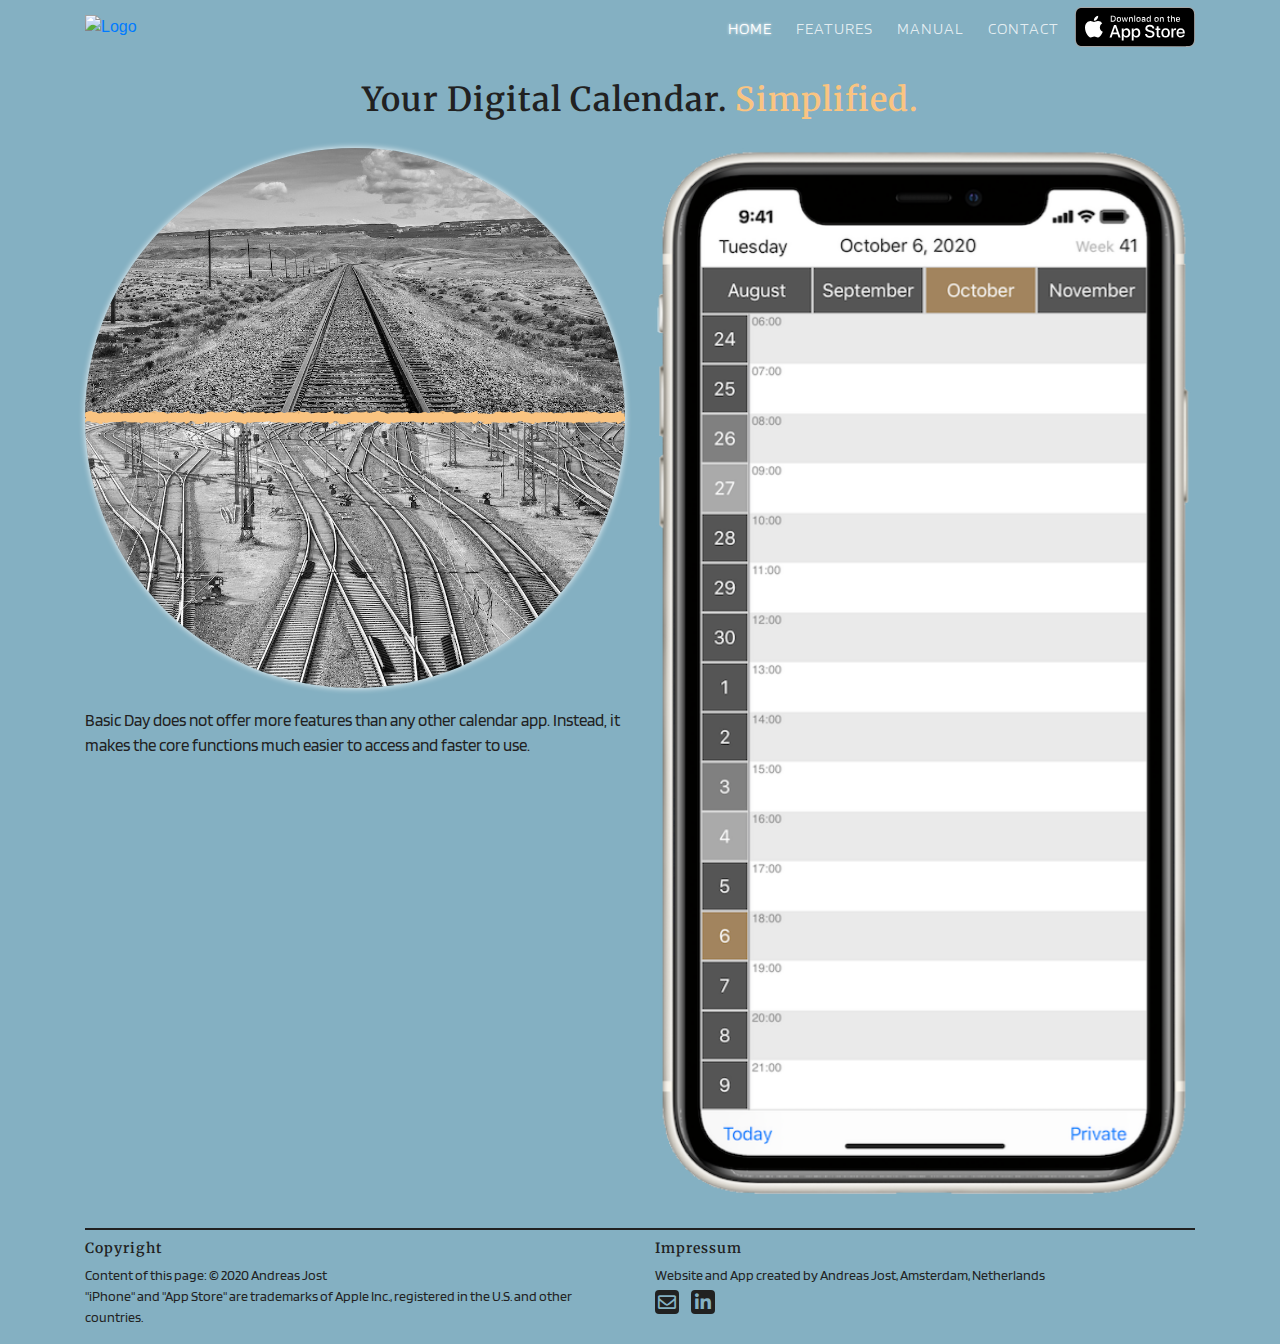
==== index.html @ 9c107f81 "Formatted h1-h5" ====
<!DOCTYPE html>
<html lang="en">

<head>
	<meta charset="UTF-8">
	<meta name="viewport" content="width=device-width, initial-scale=1.0">
	<meta http-equiv="X-UA-Compatible" content="ie=edge">
	<link rel="stylesheet" href="https://stackpath.bootstrapcdn.com/bootstrap/4.4.1/css/bootstrap.min.css"
		type="text/css" />
	<link rel="stylesheet" href="https://cdnjs.cloudflare.com/ajax/libs/font-awesome/5.11.2/css/all.min.css" />
	<link
		href="https://fonts.googleapis.com/css?family=Blinker:300,400,600,700|Merriweather:300,300i,400,400i,700,700i&display=swap"
		rel="stylesheet">
	<link rel="stylesheet" href="assets/css/style.css" type="text/css" />
	<title>Basic Day - Calendar for iPhone</title>
</head>

<body>
	<header>
		<div class="container-xl fixed-top navbar-container">
			<nav class="navbar navbar-dark navbar-expand-sm nav-font">
				<a href="index.html">
					<img src="assets/images/logo.png" alt="Logo" id="logo">
                </a>
					<button class="navbar-toggler ml-auto" type="button" data-toggle="collapse" data-target="#navbarNavDropdown" aria-controls="navbarNavDropdown" aria-expanded="false" aria-label="Toggle navigation">
                    <span class="navbar-toggler-icon"></span>
                 </button>

					<div class="collapse navbar-collapse" id="navbarNavDropdown">
						<ul class="navbar-nav ml-auto">
							<li class="active nav-item mr-2"><a class="nav-link" href="index.html">Home</a></li>
							<li class="nav-item mr-2"><a class="nav-link" href="features.html">Features</a></li>
							<li class="nav-item mr-2"><a class="nav-link" href="manual.html">Manual</a></li>
							<li class="nav-item mr-2"><a class="nav-link" href="contact.html">Contact</a></li>
						</ul>
					</div>
					<div class="d-none d-md-block">
						<a href="#" data-toggle="modal" data-target="#showModal">
							<img src="assets/images/appStoreBadge-US-GB.svg" alt="App Store" class="appstore-link">
                    </a>
					</div>

			</nav>
		</div>

		<div class="modal fade" id="showModal" tabindex="-1" role="dialog" aria-labelledby="exampleModalLabel"
			aria-hidden="true">
			<div class="modal-dialog" role="document">
				<div class="modal-content">
					<div class="modal-header">
						<h2 class="modal-title" id="exampleModalLabel">Thank you for your interest</h2>
						<button type="button" class="close" data-dismiss="modal" aria-label="Close">
          <span aria-hidden="true">&times;</span>
        </button>
					</div>
					<div class="modal-body">
						<p>
							"Basic Day" is currently still in development. Please go to the Contact section to get
							informed once the app is available on the App Store.
						</p>
					</div>
				</div>
			</div>
		</div>


	</header>
	<section>
		<div class="container-xl">
        <h1>Your Digital Calendar. <span class="orange-highlight">Simplified.<span></h1>
        
			<div class="row">
				<div class="col-sm-6">
                
                    <div class="train-picture">
                        
                    </div>
    
                    <p class="text-justify text-sm-left description">Basic Day does not offer more features than any other calendar app. Instead, it makes the core functions much easier to access and faster to use.<p>
                    
                    
				</div>

				<div class="col-sm-6">

					<div class="appStoreLink-sm d-sm-block d-md-none">
						<a href="#"><img src="assets/images/appStoreBadge-US-GB.svg" alt="App Store"></a>
					</div>
					<div id="carouselExampleSlidesOnly" class="carousel slide" data-ride="carousel">
						<div class="carousel-inner">
							<div class="carousel-item active">
								<img src="assets/images/screenshots-home/Screenshot-1.png" class="d-block w-100" alt="Screenshot 1">
                            </div>
								<div class="carousel-item">
									<img src="assets/images/screenshots-home/Screenshot-2.png" class="d-block w-100" alt="Screenshot 2">
                            </div>
									<div class="carousel-item">
										<img src="assets/images/screenshots-home/Screenshot-3.png" class="d-block w-100" alt="Screenshot 3">
                            </div>
										<div class="carousel-item">
											<img src="assets/images/screenshots-home/Screenshot-4.png" class="d-block w-100" alt="Screenshot 4">
                            </div>
											<div class="carousel-item">
												<img src="assets/images/screenshots-home/Screenshot-5.png" class="d-block w-100" alt="Screenshot 5">
                            </div>
												<div class="carousel-item">
													<img src="assets/images/screenshots-home/Screenshot-6.png" class="d-block w-100" alt="Screenshot 6">
                             </div>

						</div>
					</div>

				</div>

			</div>

		</div>
	</section>
	<footer class="container-xl">
    <hr>
		<div id="footer-details" class="row">
			<div class="col-sm-6">
				<h5>Copyright</h5>
				<p class="inline-block">
					Content of this page: &#169 2020 Andreas Jost <br>
                    "iPhone" and "App Store" are trademarks of Apple Inc., registered in the U.S. and other countries.
				</p>
			</div>
			<div class="col-sm-6">
				<h5>Impressum</h5>
				<p class="inline-block">
					Website and App created by Andreas Jost, Amsterdam, Netherlands
					<br>
                    <a href="mailto:codefactory@gmx.ch">
                        <i class="far fa-envelope text-center social-icon"></i>
                    </a>
                    
                    
					<a href="https://www.linkedin.com/in/andreas-jost-1218a7107/" target="_blank">
                        <i class="fab fa-linkedin-in text-center social-icon"></i>
					</a>
				</p>
			</div>
		</div>
	</footer>

	<script src="https://code.jquery.com/jquery-3.4.1.slim.min.js"
		integrity="sha384-J6qa4849blE2+poT4WnyKhv5vZF5SrPo0iEjwBvKU7imGFAV0wwj1yYfoRSJoZ+n" crossorigin="anonymous">
	</script>
	<script src="https://cdn.jsdelivr.net/npm/popper.js@1.16.0/dist/umd/popper.min.js"
		integrity="sha384-Q6E9RHvbIyZFJoft+2mJbHaEWldlvI9IOYy5n3zV9zzTtmI3UksdQRVvoxMfooAo" crossorigin="anonymous">
	</script>
	<script src="https://stackpath.bootstrapcdn.com/bootstrap/4.4.1/js/bootstrap.min.js"
		integrity="sha384-wfSDF2E50Y2D1uUdj0O3uMBJnjuUD4Ih7YwaYd1iqfktj0Uod8GCExl3Og8ifwB6" crossorigin="anonymous">
	</script>
</body>

</html>
---- assets/css/style.css ----
body {
    background-color: #84b0c2;
    color: #212121;
}

/*------------------------------------------------------- Colors    */

.orange-highlight {
    animation: fadeToOrange 1s;
    color: #fac481;
}

p {
    font-family: 'Blinker', sans-serif;
    font-size: 17px;
}

/*------------------------------------------------------- Box special    */

hr {
  border: 0.5px solid #212121;
  margin-top: 2px;
}

/*------------------------------------------------------- headings    */
h1 {
    font-family: 'Merriweather', serif;
    font-weight: 600;
    font-size: 33px;
    letter-spacing: 1px;
    padding-bottom: 20px;
    text-align: center;
    padding-top: 10px;
}

h2 {
    font-family: 'Merriweather', serif;
    font-weight: 600;
    font-size: 22px;
    letter-spacing: 1px;
    padding-bottom: 10px;
    padding-top: 15px;
    animation: fadeToOrange 1s;
    color: #fac481;
}

h5 {
    font-family: 'Merriweather', serif;
    font-weight: 600;
    font-size: 14px;
    letter-spacing: 1px;
}


/*------------------------------------------------------- Navbar    */

.navbar-container {
    z-index: 3;
    top: 0;
    left: 0;
    padding-left: 0;
    padding-right: 0;
    margin-bottom: 10px;
    background-color: #84b0c2;
}

.navbar-toggler {
    border: 0;
}

.navbar {
    padding: 5px 15px;
}

.nav-font .navbar-nav a {
    text-transform: uppercase;
    font-family: 'Blinker', sans-serif;
    font-weight: 300;
    letter-spacing: 1px;
}

.navbar-dark .navbar-nav .active > .nav-link {
    text-shadow: 0 0 3px #fff;
}

.navbar-dark .navbar-nav .nav-link {
  color: rgba(255, 255, 255, 0.8);
}

.navbar-dark .navbar-nav .nav-link:hover, .navbar-dark .navbar-nav .nav-link:focus {
    color: #fac481;
    text-shadow: 0 0 0;
}

.navbar-dark .navbar-collapse {
    text-align: right;
    /* put somewhere else */
}

#logo {
    height: 65px;
}

.appstore-link {
    display: block;
   
}

.navbar-nav {
    padding-top: 4px;
}


/*------------------------------------------------------- Section    */

section {
    padding-top: 70px;
}

.appStoreLink-sm {
    text-align: center;
    margin: 8px;
}



.align-right {
    text-align: right;
}

.tagline {
    padding: 60px 0px 25px;
}

.description {
    padding-top: 20px;
}

.train-picture:before {
    padding-top: 100%;
    content: ''; /* Enable the pseudo-element */
    display: block;
    background-image: url("/assets/images/background/tracks-home.png");
    background-size: cover;
    border-radius: 50%;
    box-shadow: 0 0 6px #fff
}


/*------------------------------------------------------- Features    */

.features-bg {
    background-size: cover;
    background-position: center;
}

.features-bg.general {
    background-image: url("/assets/images/bg-features/general.png");
}

.features-bg.privacy {
    background-image: url("/assets/images/bg-features/privacy.png");
}

.features-bg.calendar {
    background-image: url("/assets/images/bg-features/calendar.png");
}

.features-bg.buttons {
    background-image: url("/assets/images/bg-features/buttons.png");
}

.features-bg.change {
    background-image: url("/assets/images/bg-features/change.png");
}

.features-bg.new {
    background-image: url("/assets/images/bg-features/new.png");
}

.features-preview {
    width: 200px;
    height: 200px;
    margin-left: 15px;
    margin-right: 15px;
    margin-bottom: 60px;
    border-radius: 50%;
    background-size: cover;
    background-color: darkgrey;
    transition: transform 0.2s;
    box-shadow: 0 0 6px #fff;
}

.features-preview:hover {
    transform: scale(1.1);
    
}

.features-preview.general {
    background-image: url("/assets/images/screenshots-features/general.png");
    float: right;
}

.features-preview.privacy {
    background-image: url("/assets/images/screenshots-features/privacy.png");
    float: right;
}

.features-preview.new {
    background-image: url("/assets/images/screenshots-features/new.png");
    float: left;
}

.features-preview.calendar {
    background-image: url("/assets/images/screenshots-features/calendar.png");
    float: left;
}

.features-preview.buttons {
    background-image: url("/assets/images/screenshots-features/buttons.png");
    float: left;
}

.features-preview.change {
    background-image: url("/assets/images/screenshots-features/change.png");
    float: right;
}





/*------------------------------------------------------- Manual    */

.content {
    list-style-type: none;
    padding-left: 0;
    font-family: 'Blinker', sans-serif;
    font-size: 12pt;
}

.pic-container {
    background-color: white;
    max-height: 768px;
    border-radius: 20px;
    padding-right: 15px;
    text-align: center;
}

.pic-description {
    border-radius: 20px;
    max-width: 100%
}

.topics {
    color: white;
    padding-left: 0;
}

.topics:hover {
    color: #fac481;
    text-decoration: none;

}

.selected-topic {

    border-radius: 10px;
    background-color: #fac481;
    padding-left: 0;
    color: #212121;
}

.selected-topic:hover {
    color: white;
}

.faicons {
    width: 40px;
    display: inline-block;
    text-align: center;
}

.download-icon {
    font-size: 19pt;
    padding-top: 20px;
}

.manual-toggler {
    padding: 0;
}

.downloadpdf-small {
    float: right;
    text-decoration: none;
}

/*------------------------------------------------------- Form    */

.form-item {
    font-family: 'Blinker', sans-serif;
    font-size: 16px;
    color: #212121;
    margin-top: 8px;
    margin-bottom: 8px;
    
}

.btn-send {
    color: #212121;
    background-color: #fac481;
    border-color: #fac481;
}



/*------------------------------------------------------- Footer    */

#footer-details {
    color: #212121;
    margin-top: 0px;
}

footer p {
    font-size: 14px;
}

footer hr {
    margin-top: 30px;
    margin-bottom: 10px;
    border: 0.5px solid #212121;
}

.social-icon {
    width: 24px;
    height: 24px;
    background-color:#212121;
    border-radius: 4px;
    font-size: 18px;
    color: #84b0c2;
    margin-right: 10px;
    margin-top: 4px;
    padding-top: 3px;
    
}


@media screen and (max-width : 320px) {
    h2 {
        font-size: 17px;
    }

    .features-preview {
        width: 130px;
        height: 130px;
        margin-left: 5px;
        margin-right: 5px;
        margin-bottom: 15px;
    }

    p {
    font-size: 16px;
    }
}

@media screen and (max-width : 576px) {

    h1 {
        font-size: 24px;
        padding-bottom: 10px;
    }
    h2 {
        padding-bottom: 0px;
        margin-bottom: 0px;
        padding-top: 0px;
    }
    .header-bg {
        height: 50px;
    }
}

@media screen and (max-width : 832px) {
     #logo {
        height: 50px;
    }
}

@media screen and (max-width : 992px) {

    .features-preview {
        width: 150px;
        height: 150px;
    }
    

}

@keyframes fadeToOrange {
    from {
        color: #212121;
        
        }
    to {
        color: #fac481;
        
    }
}
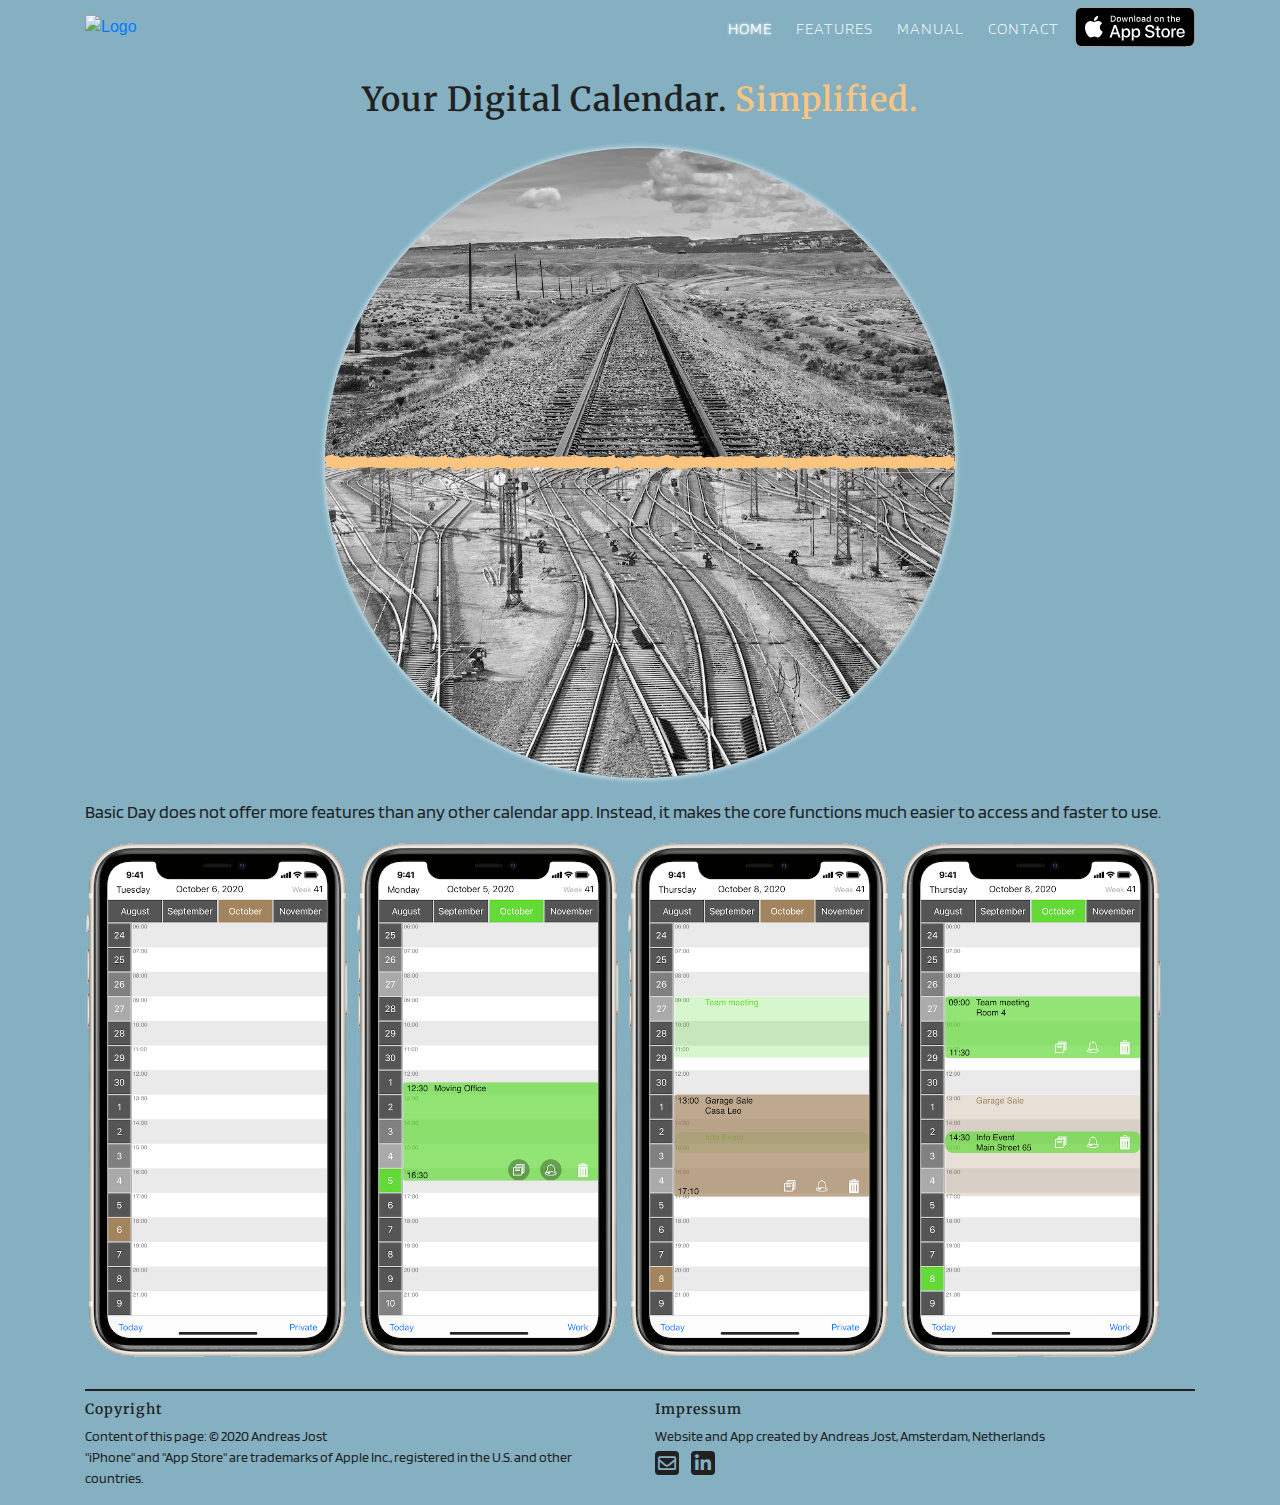
==== commit 1f762e6c: "Edited contact.html" ====
--- a/index.html
+++ b/index.html
@@ -67,53 +67,54 @@
 	</header>
 	<section>
 		<div class="container-xl">
-        <h1>Your Digital Calendar. <span class="orange-highlight">Simplified.<span></h1>
-        
-			<div class="row">
-				<div class="col-sm-6">
+			<h1>Your Digital Calendar. <span class="orange-highlight">Simplified.<span></h1>
+       
+                <div class="train-picture-wrapper">
+                    <div class="train-picture">    
+                    </div>
+                </div>
+                <p class="text-justify text-sm-left description">Basic Day does not offer more features than any other calendar app. Instead, it makes the core functions much easier to access and faster to use.<p>
+                    
+          
+
+				<div class="appStoreLink-sm d-sm-block d-md-none">
+						<a href="#"><img src="assets/images/appStoreBadge-US-GB.svg" alt="App Store"></a>
+				</div>
+				<div id="carouselExampleSlidesOnly" class="carousel slide d-block d-sm-none" data-ride="carousel">
+					<div class="carousel-inner">
+						<div class="carousel-item active">
+							<img src="assets/images/screenshots-home/Screenshot-1.png" class="d-block w-100" alt="Screenshot 1">
+                        </div>
+						<div class="carousel-item">
+								<img src="assets/images/screenshots-home/Screenshot-2.png" class="d-block w-100" alt="Screenshot 2">
+                        </div>
+						<div class="carousel-item">
+										<img src="assets/images/screenshots-home/Screenshot-3.png" class="d-block w-100" alt="Screenshot 3">
+                        </div>
+    					<div class="carousel-item">
+											<img src="assets/images/screenshots-home/Screenshot-4.png" class="d-block w-100" alt="Screenshot 4">
+                        </div>
+						<div class="carousel-item">
+												<img src="assets/images/screenshots-home/Screenshot-5.png" class="d-block w-100" alt="Screenshot 5">
+                        </div>
+						<div class="carousel-item">
+													<img src="assets/images/screenshots-home/Screenshot-6.png" class="d-block w-100" alt="Screenshot 6">
+                        </div>
+
+					</div>
+				</div>
+                <div class="d-none d-sm-block">
+                <img src="assets/images/screenshots-home/Screenshot-1.png" alt="App Screenshot" class="screenshots-sm">
+                <img src="assets/images/screenshots-home/Screenshot-2.png" alt="App Screenshot" class="screenshots-sm">
+                <img src="assets/images/screenshots-home/Screenshot-3.png" alt="App Screenshot" class="screenshots-sm">
+                <img src="assets/images/screenshots-home/Screenshot-4.png" alt="App Screenshot" class="screenshots-sm">
                 
-                    <div class="train-picture">
-                        
-                    </div>
-    
-                    <p class="text-justify text-sm-left description">Basic Day does not offer more features than any other calendar app. Instead, it makes the core functions much easier to access and faster to use.<p>
-                    
-                    
-				</div>
+                </div>
 
-				<div class="col-sm-6">
+            
+			
 
-					<div class="appStoreLink-sm d-sm-block d-md-none">
-						<a href="#"><img src="assets/images/appStoreBadge-US-GB.svg" alt="App Store"></a>
-					</div>
-					<div id="carouselExampleSlidesOnly" class="carousel slide" data-ride="carousel">
-						<div class="carousel-inner">
-							<div class="carousel-item active">
-								<img src="assets/images/screenshots-home/Screenshot-1.png" class="d-block w-100" alt="Screenshot 1">
-                            </div>
-								<div class="carousel-item">
-									<img src="assets/images/screenshots-home/Screenshot-2.png" class="d-block w-100" alt="Screenshot 2">
-                            </div>
-									<div class="carousel-item">
-										<img src="assets/images/screenshots-home/Screenshot-3.png" class="d-block w-100" alt="Screenshot 3">
-                            </div>
-										<div class="carousel-item">
-											<img src="assets/images/screenshots-home/Screenshot-4.png" class="d-block w-100" alt="Screenshot 4">
-                            </div>
-											<div class="carousel-item">
-												<img src="assets/images/screenshots-home/Screenshot-5.png" class="d-block w-100" alt="Screenshot 5">
-                            </div>
-												<div class="carousel-item">
-													<img src="assets/images/screenshots-home/Screenshot-6.png" class="d-block w-100" alt="Screenshot 6">
-                             </div>
-
-						</div>
-					</div>
-
-				</div>
-
-			</div>
-
+			
 		</div>
 	</section>
 	<footer class="container-xl">
--- a/assets/css/style.css
+++ b/assets/css/style.css
@@ -12,7 +12,8 @@
 
 p {
     font-family: 'Blinker', sans-serif;
-    font-size: 17px;
+    font-size: 18px;
+    font-weight: 400;
 }
 
 /*------------------------------------------------------- Box special    */
@@ -20,6 +21,10 @@
 hr {
   border: 0.5px solid #212121;
   margin-top: 2px;
+}
+
+section {
+    padding-top: 70px;
 }
 
 /*------------------------------------------------------- headings    */
@@ -111,29 +116,26 @@
 }
 
 
-/*------------------------------------------------------- Section    */
-
-section {
-    padding-top: 70px;
-}
+/*------------------------------------------------------- Home    */
+
 
 .appStoreLink-sm {
     text-align: center;
     margin: 8px;
 }
 
-
-
 .align-right {
     text-align: right;
 }
 
-.tagline {
-    padding: 60px 0px 25px;
-}
-
 .description {
     padding-top: 20px;
+}
+
+.train-picture-wrapper {
+    max-width: 70vh; 
+    text-align: center;
+    margin: auto;
 }
 
 .train-picture:before {
@@ -143,7 +145,13 @@
     background-image: url("/assets/images/background/tracks-home.png");
     background-size: cover;
     border-radius: 50%;
-    box-shadow: 0 0 6px #fff
+    box-shadow: 0 0 6px #fff;
+}
+
+
+
+.screenshots-sm {
+    width: 24%;
 }
 
 
@@ -226,17 +234,13 @@
     float: right;
 }
 
-
-
-
-
 /*------------------------------------------------------- Manual    */
 
 .content {
     list-style-type: none;
     padding-left: 0;
     font-family: 'Blinker', sans-serif;
-    font-size: 12pt;
+    font-size: 13pt;
 }
 
 .pic-container {
@@ -299,10 +303,10 @@
 
 .form-item {
     font-family: 'Blinker', sans-serif;
-    font-size: 16px;
+    font-size: 18px;
     color: #212121;
-    margin-top: 8px;
-    margin-bottom: 8px;
+    margin-top: 10px;
+    margin-bottom: 10px;
     
 }
 
@@ -310,6 +314,11 @@
     color: #212121;
     background-color: #fac481;
     border-color: #fac481;
+    margin-bottom: 25px;
+}
+
+p.disclaimer {
+    font-size: 11pt;
 }
 
 
@@ -359,7 +368,7 @@
     }
 
     p {
-    font-size: 16px;
+        font-size: 16px;
     }
 }
 
@@ -376,6 +385,10 @@
     }
     .header-bg {
         height: 50px;
+    }
+
+    .form-item {
+        font-size: 16px;
     }
 }
 
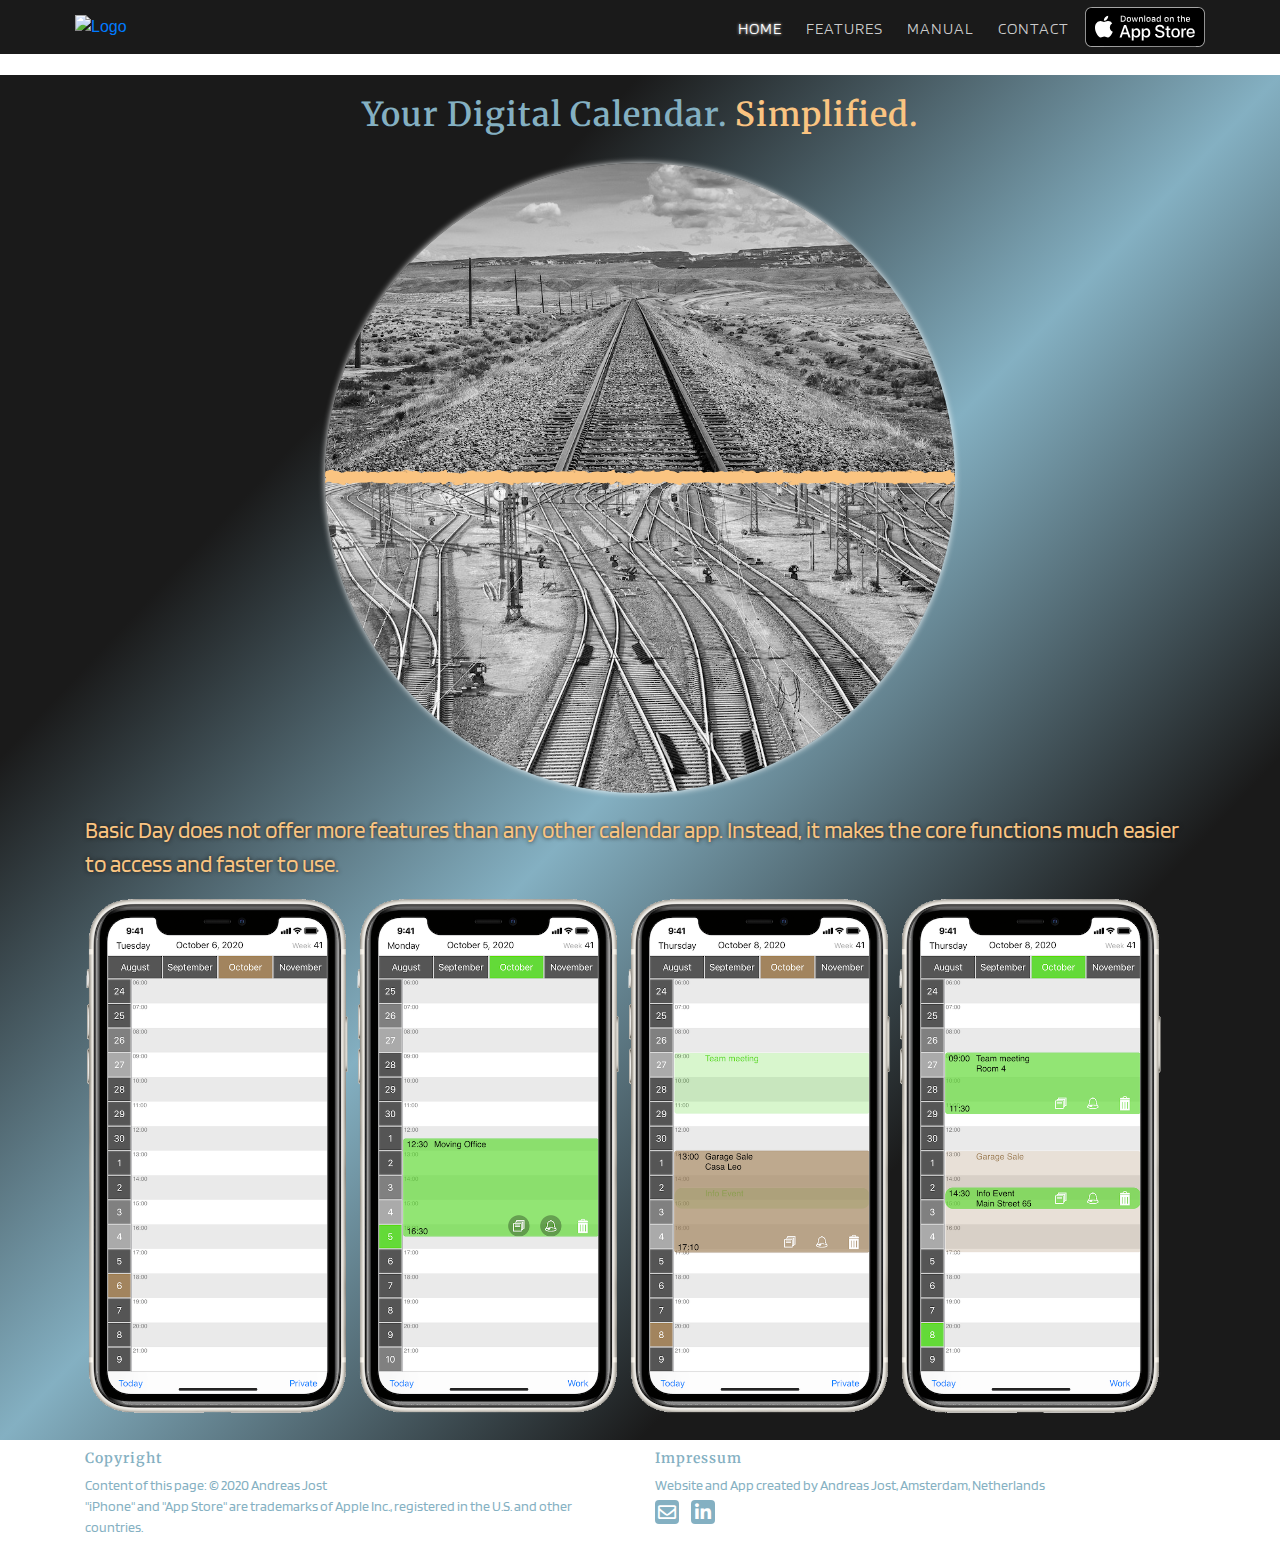
==== commit e5b197c4: "Changed color theme of features.html" ====
--- a/index.html
+++ b/index.html
@@ -1,159 +1,128 @@
 <!DOCTYPE html>
 <html lang="en">
-
 <head>
 	<meta charset="UTF-8">
 	<meta name="viewport" content="width=device-width, initial-scale=1.0">
 	<meta http-equiv="X-UA-Compatible" content="ie=edge">
-	<link rel="stylesheet" href="https://stackpath.bootstrapcdn.com/bootstrap/4.4.1/css/bootstrap.min.css"
-		type="text/css" />
+	<link rel="stylesheet" href="https://stackpath.bootstrapcdn.com/bootstrap/4.4.1/css/bootstrap.min.css" type="text/css" />
 	<link rel="stylesheet" href="https://cdnjs.cloudflare.com/ajax/libs/font-awesome/5.11.2/css/all.min.css" />
-	<link
-		href="https://fonts.googleapis.com/css?family=Blinker:300,400,600,700|Merriweather:300,300i,400,400i,700,700i&display=swap"
-		rel="stylesheet">
+	<link href="https://fonts.googleapis.com/css?family=Blinker:300,400,600,700|Merriweather:300,300i,400,400i,700,700i&display=swap" rel="stylesheet">
 	<link rel="stylesheet" href="assets/css/style.css" type="text/css" />
 	<title>Basic Day - Calendar for iPhone</title>
 </head>
-
 <body>
 	<header>
-		<div class="container-xl fixed-top navbar-container">
-			<nav class="navbar navbar-dark navbar-expand-sm nav-font">
-				<a href="index.html">
-					<img src="assets/images/logo.png" alt="Logo" id="logo">
+        <div class="bg-header fixed-top navbar-container">
+		    <div class="container-xl sideborder">
+			    <nav class="navbar navbar-dark navbar-expand-sm nav-font">
+				    <a href="index.html">
+					    <img src="assets/images/logo.png" alt="Logo" id="logo">
+                    </a>
+	    			<button class="navbar-toggler ml-auto" type="button" data-toggle="collapse" data-target="#navbarNavDropdown" aria-controls="navbarNavDropdown" aria-expanded="false" aria-label="Toggle navigation">
+                        <span class="navbar-toggler-icon"></span>
+                     </button>
+				    <div class="collapse navbar-collapse" id="navbarNavDropdown">
+					    <ul class="navbar-nav ml-auto">
+						    <li class="active nav-item mr-2"><a class="nav-link" href="index.html">Home</a></li>
+    						<li class="nav-item mr-2"><a class="nav-link" href="features.html">Features</a></li>
+	    					<li class="nav-item mr-2"><a class="nav-link" href="manual.html">Manual</a></li>
+		    				<li class="nav-item mr-2"><a class="nav-link" href="contact.html">Contact</a></li>
+    					</ul>
+	    			</div>
+		    		<div class="d-none d-md-block">
+			    		<a href="" data-toggle="modal" data-target="#showModal">
+				    		<img src="assets/images/appStoreBadge-US-GB.svg" alt="App Store" class="appstore-link">
+                        </a>
+				    </div>
+			    </nav>
+		    </div>
+        </div>
+	</header>
+	<section>
+        <div class="bg-gradient-home"> <!-- Make tabs new in section -->
+		<div class="container-xl">
+			<h1>Your Digital Calendar. <span class="orange-highlight">Simplified.<span></h1>
+            <div class="train-picture-wrapper">
+                <div class="train-picture">    
+                </div>
+            </div>
+            <p class="text-justify text-sm-left description">Basic Day does not offer more features than any other calendar app. Instead, it makes the core functions much easier to access and faster to use.<p>
+			<div class="appStoreLink-sm d-sm-block d-md-none">
+				<a href="" data-toggle="modal" data-target="#showModal">
+                    <img src="assets/images/appStoreBadge-US-GB.svg" alt="App Store">
                 </a>
-					<button class="navbar-toggler ml-auto" type="button" data-toggle="collapse" data-target="#navbarNavDropdown" aria-controls="navbarNavDropdown" aria-expanded="false" aria-label="Toggle navigation">
-                    <span class="navbar-toggler-icon"></span>
-                 </button>
-
-					<div class="collapse navbar-collapse" id="navbarNavDropdown">
-						<ul class="navbar-nav ml-auto">
-							<li class="active nav-item mr-2"><a class="nav-link" href="index.html">Home</a></li>
-							<li class="nav-item mr-2"><a class="nav-link" href="features.html">Features</a></li>
-							<li class="nav-item mr-2"><a class="nav-link" href="manual.html">Manual</a></li>
-							<li class="nav-item mr-2"><a class="nav-link" href="contact.html">Contact</a></li>
-						</ul>
-					</div>
-					<div class="d-none d-md-block">
-						<a href="#" data-toggle="modal" data-target="#showModal">
-							<img src="assets/images/appStoreBadge-US-GB.svg" alt="App Store" class="appstore-link">
-                    </a>
-					</div>
-
-			</nav>
-		</div>
-
-		<div class="modal fade" id="showModal" tabindex="-1" role="dialog" aria-labelledby="exampleModalLabel"
-			aria-hidden="true">
-			<div class="modal-dialog" role="document">
-				<div class="modal-content">
-					<div class="modal-header">
-						<h2 class="modal-title" id="exampleModalLabel">Thank you for your interest</h2>
-						<button type="button" class="close" data-dismiss="modal" aria-label="Close">
-          <span aria-hidden="true">&times;</span>
-        </button>
-					</div>
-					<div class="modal-body">
-						<p>
-							"Basic Day" is currently still in development. Please go to the Contact section to get
-							informed once the app is available on the App Store.
-						</p>
-					</div>
+			</div>
+			<div id="carouselExampleSlidesOnly" class="carousel slide d-block d-sm-none distance" data-ride="carousel">
+				<div class="carousel-inner">
+					<div class="carousel-item active">
+						<img src="assets/images/screenshots-home/Screenshot-1.png" class="d-block w-100" alt="Screenshot 1">
+                    </div>
+					<div class="carousel-item">
+						<img src="assets/images/screenshots-home/Screenshot-2.png" class="d-block w-100" alt="Screenshot 2">
+                    </div>
+					<div class="carousel-item">
+						<img src="assets/images/screenshots-home/Screenshot-3.png" class="d-block w-100" alt="Screenshot 3">
+                    </div>
+    				<div class="carousel-item">
+						<img src="assets/images/screenshots-home/Screenshot-4.png" class="d-block w-100" alt="Screenshot 4">
+                    </div>
+					<div class="carousel-item">
+						<img src="assets/images/screenshots-home/Screenshot-5.png" class="d-block w-100" alt="Screenshot 5">
+                    </div>
+					<div class="carousel-item">
+						<img src="assets/images/screenshots-home/Screenshot-6.png" class="d-block w-100" alt="Screenshot 6">
+                    </div>
 				</div>
 			</div>
-		</div>
-
-
-	</header>
-	<section>
-		<div class="container-xl">
-			<h1>Your Digital Calendar. <span class="orange-highlight">Simplified.<span></h1>
-       
-                <div class="train-picture-wrapper">
-                    <div class="train-picture">    
-                    </div>
-                </div>
-                <p class="text-justify text-sm-left description">Basic Day does not offer more features than any other calendar app. Instead, it makes the core functions much easier to access and faster to use.<p>
-                    
-          
-
-				<div class="appStoreLink-sm d-sm-block d-md-none">
-						<a href="#"><img src="assets/images/appStoreBadge-US-GB.svg" alt="App Store"></a>
-				</div>
-				<div id="carouselExampleSlidesOnly" class="carousel slide d-block d-sm-none" data-ride="carousel">
-					<div class="carousel-inner">
-						<div class="carousel-item active">
-							<img src="assets/images/screenshots-home/Screenshot-1.png" class="d-block w-100" alt="Screenshot 1">
-                        </div>
-						<div class="carousel-item">
-								<img src="assets/images/screenshots-home/Screenshot-2.png" class="d-block w-100" alt="Screenshot 2">
-                        </div>
-						<div class="carousel-item">
-										<img src="assets/images/screenshots-home/Screenshot-3.png" class="d-block w-100" alt="Screenshot 3">
-                        </div>
-    					<div class="carousel-item">
-											<img src="assets/images/screenshots-home/Screenshot-4.png" class="d-block w-100" alt="Screenshot 4">
-                        </div>
-						<div class="carousel-item">
-												<img src="assets/images/screenshots-home/Screenshot-5.png" class="d-block w-100" alt="Screenshot 5">
-                        </div>
-						<div class="carousel-item">
-													<img src="assets/images/screenshots-home/Screenshot-6.png" class="d-block w-100" alt="Screenshot 6">
-                        </div>
-
-					</div>
-				</div>
-                <div class="d-none d-sm-block">
+            <div class="d-none d-sm-block distance">
                 <img src="assets/images/screenshots-home/Screenshot-1.png" alt="App Screenshot" class="screenshots-sm">
                 <img src="assets/images/screenshots-home/Screenshot-2.png" alt="App Screenshot" class="screenshots-sm">
                 <img src="assets/images/screenshots-home/Screenshot-3.png" alt="App Screenshot" class="screenshots-sm">
                 <img src="assets/images/screenshots-home/Screenshot-4.png" alt="App Screenshot" class="screenshots-sm">
-                
-                </div>
-
-            
-			
-
-			
+            </div>
 		</div>
+    </div>    
 	</section>
+    <div class="modal fade" id="showModal" tabindex="-1" role="dialog" aria-labelledby="exampleModalLabel" aria-hidden="true">
+	    <div class="modal-dialog" role="document">
+		    <div class="modal-content">
+			    <div class="modal-header">
+				    <h2 class="modal-title" id="exampleModalLabel">Thank you for your interest</h2>
+				    <button type="button" class="close" data-dismiss="modal" aria-label="Close">
+                       <span aria-hidden="true">&times;</span>
+				    </button>
+		        </div>
+		        <div class="modal-body">
+			        <p>"Basic Day" is currently still in development. Please go to the Contact section to get informed once the app is available on the App Store.</p>
+		        </div>
+		    </div>
+	    </div>
+	</div>
 	<footer class="container-xl">
-    <hr>
 		<div id="footer-details" class="row">
 			<div class="col-sm-6">
 				<h5>Copyright</h5>
 				<p class="inline-block">
-					Content of this page: &#169 2020 Andreas Jost <br>
+					Content of this page: &#169 2020 Andreas Jost<br>
                     "iPhone" and "App Store" are trademarks of Apple Inc., registered in the U.S. and other countries.
 				</p>
 			</div>
 			<div class="col-sm-6">
 				<h5>Impressum</h5>
 				<p class="inline-block">
-					Website and App created by Andreas Jost, Amsterdam, Netherlands
-					<br>
-                    <a href="mailto:codefactory@gmx.ch">
-                        <i class="far fa-envelope text-center social-icon"></i>
-                    </a>
-                    
-                    
+					Website and App created by Andreas Jost, Amsterdam, Netherlands<br>
+					<a href="mailto:codefactory@gmx.ch">
+						<i class="far fa-envelope text-center social-icon"></i>
+					</a>
 					<a href="https://www.linkedin.com/in/andreas-jost-1218a7107/" target="_blank">
-                        <i class="fab fa-linkedin-in text-center social-icon"></i>
+						<i class="fab fa-linkedin-in text-center social-icon"></i>
 					</a>
 				</p>
 			</div>
 		</div>
 	</footer>
-
-	<script src="https://code.jquery.com/jquery-3.4.1.slim.min.js"
-		integrity="sha384-J6qa4849blE2+poT4WnyKhv5vZF5SrPo0iEjwBvKU7imGFAV0wwj1yYfoRSJoZ+n" crossorigin="anonymous">
-	</script>
-	<script src="https://cdn.jsdelivr.net/npm/popper.js@1.16.0/dist/umd/popper.min.js"
-		integrity="sha384-Q6E9RHvbIyZFJoft+2mJbHaEWldlvI9IOYy5n3zV9zzTtmI3UksdQRVvoxMfooAo" crossorigin="anonymous">
-	</script>
-	<script src="https://stackpath.bootstrapcdn.com/bootstrap/4.4.1/js/bootstrap.min.js"
-		integrity="sha384-wfSDF2E50Y2D1uUdj0O3uMBJnjuUD4Ih7YwaYd1iqfktj0Uod8GCExl3Og8ifwB6" crossorigin="anonymous">
-	</script>
+	<script src="https://code.jquery.com/jquery-3.4.1.slim.min.js" integrity="sha384-J6qa4849blE2+poT4WnyKhv5vZF5SrPo0iEjwBvKU7imGFAV0wwj1yYfoRSJoZ+n" crossorigin="anonymous"></script>
+	<script src="https://cdn.jsdelivr.net/npm/popper.js@1.16.0/dist/umd/popper.min.js" integrity="sha384-Q6E9RHvbIyZFJoft+2mJbHaEWldlvI9IOYy5n3zV9zzTtmI3UksdQRVvoxMfooAo" crossorigin="anonymous"></script>
+	<script src="https://stackpath.bootstrapcdn.com/bootstrap/4.4.1/js/bootstrap.min.js" integrity="sha384-wfSDF2E50Y2D1uUdj0O3uMBJnjuUD4Ih7YwaYd1iqfktj0Uod8GCExl3Og8ifwB6" crossorigin="anonymous"></script>
 </body>
-
 </html>--- a/assets/css/style.css
+++ b/assets/css/style.css
@@ -1,13 +1,9 @@
+/*------------------------------------------------------- Colors + Fonts   */
 body {
-    background-color: #84b0c2;
-    color: #212121;
-}
-
-/*------------------------------------------------------- Colors    */
-
-.orange-highlight {
-    animation: fadeToOrange 1s;
-    color: #fac481;
+    /*background-color: #84b0c2;*/
+    /*background-color: #1a1a1a;*/
+    background-color: #fff;
+    color: #84b0c2;
 }
 
 p {
@@ -16,15 +12,37 @@
     font-weight: 400;
 }
 
+.orange-highlight {
+    animation: fadeToOrange 1s;
+    color: #fac481;
+}
+
+.bg-header {
+    background-color: #1a1a1a;
+}
+
+.bg-gradient-home {
+    background-image: linear-gradient(to bottom right, #1a1a1a, #1a1a1a, #84b0c2, #1a1a1a, #1a1a1a);
+}
+
+.bg-gradient-features {
+    background-image: linear-gradient(to bottom right, #1a1a1a, #2f2f2f, #1a1a1a, #000);
+}
+
 /*------------------------------------------------------- Box special    */
-
 hr {
-  border: 0.5px solid #212121;
-  margin-top: 2px;
+    border: 0.5px solid #84b0c2;
+    margin-top: 2px;
 }
 
 section {
-    padding-top: 70px;
+    padding-top: 75px;
+    padding-bottom: 10px;
+}
+
+.center-content {
+    display: table;
+    margin: auto;
 }
 
 /*------------------------------------------------------- headings    */
@@ -33,9 +51,9 @@
     font-weight: 600;
     font-size: 33px;
     letter-spacing: 1px;
+    padding-top: 20px;
     padding-bottom: 20px;
     text-align: center;
-    padding-top: 10px;
 }
 
 h2 {
@@ -56,8 +74,12 @@
     letter-spacing: 1px;
 }
 
-
 /*------------------------------------------------------- Navbar    */
+
+.sideborder {
+    padding-left: 0px;
+    padding-right: 0px;
+}
 
 .navbar-container {
     z-index: 3;
@@ -66,7 +88,7 @@
     padding-left: 0;
     padding-right: 0;
     margin-bottom: 10px;
-    background-color: #84b0c2;
+    background-color: #1a1a1a;
 }
 
 .navbar-toggler {
@@ -74,7 +96,7 @@
 }
 
 .navbar {
-    padding: 5px 15px;
+    padding: 5px;
 }
 
 .nav-font .navbar-nav a {
@@ -89,7 +111,7 @@
 }
 
 .navbar-dark .navbar-nav .nav-link {
-  color: rgba(255, 255, 255, 0.8);
+    color: rgba(255, 255, 255, 0.8);
 }
 
 .navbar-dark .navbar-nav .nav-link:hover, .navbar-dark .navbar-nav .nav-link:focus {
@@ -108,17 +130,13 @@
 
 .appstore-link {
     display: block;
-   
 }
 
 .navbar-nav {
     padding-top: 4px;
 }
 
-
 /*------------------------------------------------------- Home    */
-
-
 .appStoreLink-sm {
     text-align: center;
     margin: 8px;
@@ -130,6 +148,9 @@
 
 .description {
     padding-top: 20px;
+    color: #fac481;
+    font-size: 17pt;
+    text-shadow: 0 0 4px #1a1a1a
 }
 
 .train-picture-wrapper {
@@ -142,48 +163,48 @@
     padding-top: 100%;
     content: ''; /* Enable the pseudo-element */
     display: block;
-    background-image: url("/assets/images/background/tracks-home.png");
+    background-image: url("../images/background/tracks-home.png");
     background-size: cover;
     border-radius: 50%;
     box-shadow: 0 0 6px #fff;
 }
 
-
-
 .screenshots-sm {
     width: 24%;
 }
 
+.distance {
+    padding-bottom: 25px;
+}
 
 /*------------------------------------------------------- Features    */
-
 .features-bg {
     background-size: cover;
     background-position: center;
 }
 
 .features-bg.general {
-    background-image: url("/assets/images/bg-features/general.png");
+    background-image: url("../images/bg-features/general.png");
 }
 
 .features-bg.privacy {
-    background-image: url("/assets/images/bg-features/privacy.png");
+    background-image: url("../images/bg-features/privacy.png");
 }
 
 .features-bg.calendar {
-    background-image: url("/assets/images/bg-features/calendar.png");
+    background-image: url("../images/bg-features/calendar.png");
 }
 
 .features-bg.buttons {
-    background-image: url("/assets/images/bg-features/buttons.png");
+    background-image: url("../images/bg-features/buttons.png");
 }
 
 .features-bg.change {
-    background-image: url("/assets/images/bg-features/change.png");
+    background-image: url("../images/bg-features/change.png");
 }
 
 .features-bg.new {
-    background-image: url("/assets/images/bg-features/new.png");
+    background-image: url("../images/bg-features/new.png");
 }
 
 .features-preview {
@@ -196,7 +217,7 @@
     background-size: cover;
     background-color: darkgrey;
     transition: transform 0.2s;
-    box-shadow: 0 0 6px #fff;
+    box-shadow: 0 0 20px #0a0a0a;
 }
 
 .features-preview:hover {
@@ -205,37 +226,36 @@
 }
 
 .features-preview.general {
-    background-image: url("/assets/images/screenshots-features/general.png");
+    background-image: url("../images/screenshots-features/general.png");
     float: right;
 }
 
 .features-preview.privacy {
-    background-image: url("/assets/images/screenshots-features/privacy.png");
+    background-image: url("../images/screenshots-features/privacy.png");
     float: right;
 }
 
 .features-preview.new {
-    background-image: url("/assets/images/screenshots-features/new.png");
+    background-image: url("../images/screenshots-features/new.png");
     float: left;
 }
 
 .features-preview.calendar {
-    background-image: url("/assets/images/screenshots-features/calendar.png");
+    background-image: url("../images/screenshots-features/calendar.png");
     float: left;
 }
 
 .features-preview.buttons {
-    background-image: url("/assets/images/screenshots-features/buttons.png");
+    background-image: url("../images/screenshots-features/buttons.png");
     float: left;
 }
 
 .features-preview.change {
-    background-image: url("/assets/images/screenshots-features/change.png");
+    background-image: url("../images/screenshots-features/change.png");
     float: right;
 }
 
 /*------------------------------------------------------- Manual    */
-
 .content {
     list-style-type: none;
     padding-left: 0;
@@ -272,7 +292,7 @@
     border-radius: 10px;
     background-color: #fac481;
     padding-left: 0;
-    color: #212121;
+    color: #84b0c2;
 }
 
 .selected-topic:hover {
@@ -300,21 +320,21 @@
 }
 
 /*------------------------------------------------------- Form    */
-
 .form-item {
     font-family: 'Blinker', sans-serif;
     font-size: 18px;
-    color: #212121;
+    color: #84b0c2;
     margin-top: 10px;
     margin-bottom: 10px;
     
 }
 
 .btn-send {
-    color: #212121;
+    color: #84b0c2;
     background-color: #fac481;
-    border-color: #fac481;
+    
     margin-bottom: 25px;
+    border-radius: 10px;
 }
 
 p.disclaimer {
@@ -322,11 +342,9 @@
 }
 
 
-
 /*------------------------------------------------------- Footer    */
-
 #footer-details {
-    color: #212121;
+    color: #84b0c2;
     margin-top: 0px;
 }
 
@@ -337,23 +355,23 @@
 footer hr {
     margin-top: 30px;
     margin-bottom: 10px;
-    border: 0.5px solid #212121;
+    border: 0.5px solid #84b0c2;
 }
 
 .social-icon {
     width: 24px;
     height: 24px;
-    background-color:#212121;
+    background-color: #84b0c2;
     border-radius: 4px;
     font-size: 18px;
-    color: #84b0c2;
+    color: #fff;
     margin-right: 10px;
     margin-top: 4px;
     padding-top: 3px;
     
 }
 
-
+/*------------------------------------------------------- Media Queries and Anmiation    */
 @media screen and (max-width : 320px) {
     h2 {
         font-size: 17px;
@@ -367,13 +385,9 @@
         margin-bottom: 15px;
     }
 
-    p {
-        font-size: 16px;
-    }
 }
 
 @media screen and (max-width : 576px) {
-
     h1 {
         font-size: 24px;
         padding-bottom: 10px;
@@ -383,34 +397,37 @@
         margin-bottom: 0px;
         padding-top: 0px;
     }
-    .header-bg {
-        height: 50px;
-    }
-
-    .form-item {
-        font-size: 16px;
-    }
+
 }
 
 @media screen and (max-width : 832px) {
      #logo {
         height: 50px;
     }
+
+    section {
+        padding-top: 60px;
+    }
 }
 
 @media screen and (max-width : 992px) {
-
     .features-preview {
         width: 150px;
         height: 150px;
     }
-    
-
+
+      p {
+        font-size: 16px;
+    }
+
+    .form-item {
+        font-size: 16px;
+    }
 }
 
 @keyframes fadeToOrange {
     from {
-        color: #212121;
+        color: #000;
         
         }
     to {
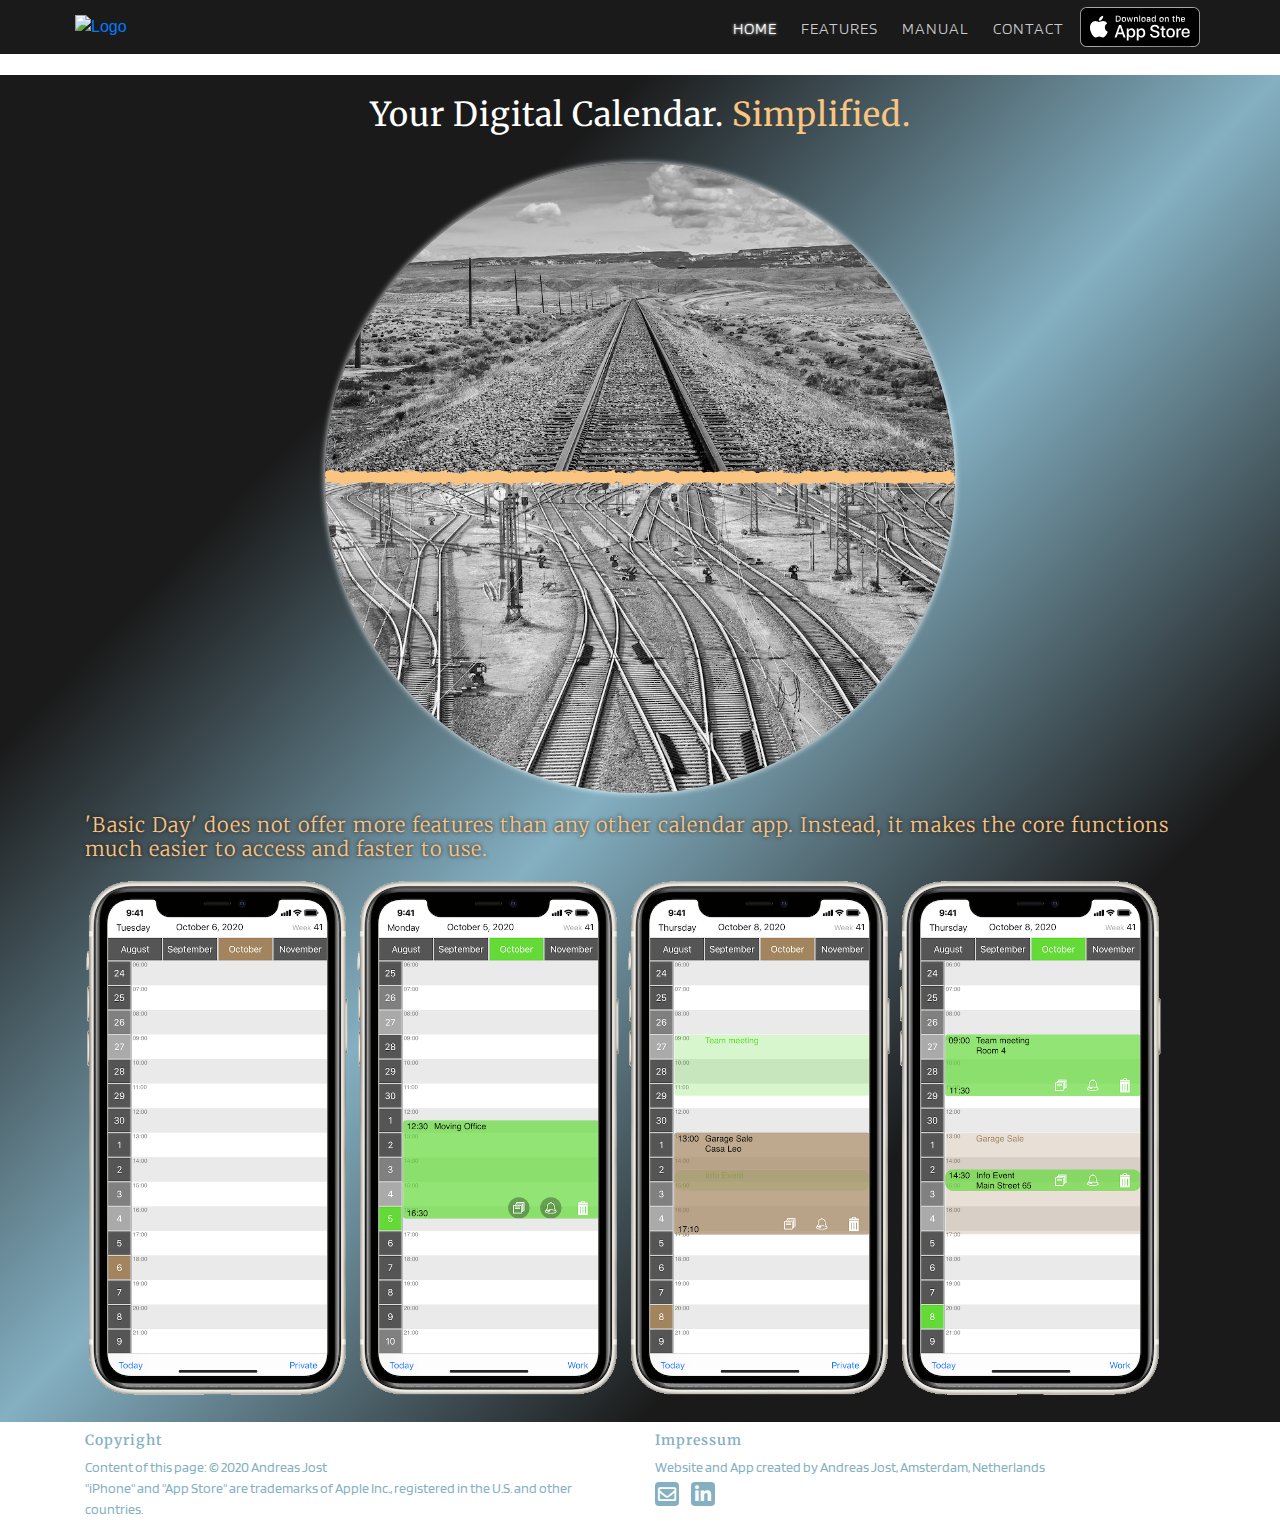
==== commit 66a171c6: "Changed color theme of the Manual pages" ====
--- a/index.html
+++ b/index.html
@@ -46,7 +46,7 @@
                 <div class="train-picture">    
                 </div>
             </div>
-            <p class="text-justify text-sm-left description">Basic Day does not offer more features than any other calendar app. Instead, it makes the core functions much easier to access and faster to use.<p>
+            <h3>'Basic Day' does not offer more features than any other calendar app. Instead, it makes the core functions much easier to access and faster to use.</h3>
 			<div class="appStoreLink-sm d-sm-block d-md-none">
 				<a href="" data-toggle="modal" data-target="#showModal">
                     <img src="assets/images/appStoreBadge-US-GB.svg" alt="App Store">
--- a/assets/css/style.css
+++ b/assets/css/style.css
@@ -29,6 +29,10 @@
     background-image: linear-gradient(to bottom right, #1a1a1a, #2f2f2f, #1a1a1a, #000);
 }
 
+.bg-gradient-manual {
+    background-image: linear-gradient(to bottom left, #1a1a1a, #1a1a1a, #84b0c2, #1a1a1a, #1a1a1a);
+}
+
 /*------------------------------------------------------- Box special    */
 hr {
     border: 0.5px solid #84b0c2;
@@ -45,26 +49,43 @@
     margin: auto;
 }
 
+/* used for the padding of the section above the footer */
+.distance {
+    padding-bottom: 25px;
+}
+
 /*------------------------------------------------------- headings    */
 h1 {
     font-family: 'Merriweather', serif;
-    font-weight: 600;
+    font-weight: 400;
     font-size: 33px;
     letter-spacing: 1px;
     padding-top: 20px;
     padding-bottom: 20px;
     text-align: center;
+    color: #fff;
 }
 
 h2 {
     font-family: 'Merriweather', serif;
-    font-weight: 600;
+    font-weight: 400;
     font-size: 22px;
     letter-spacing: 1px;
     padding-bottom: 10px;
     padding-top: 15px;
     animation: fadeToOrange 1s;
     color: #fac481;
+}
+
+h3 {
+    font-family: 'Merriweather', serif;
+    font-weight: 300;
+    font-size: 20px;
+    letter-spacing: 1px;
+    padding-bottom: 10px;
+    padding-top: 20px;
+    color: #fac481;
+    text-shadow: 0 0 4px #1a1a1a
 }
 
 h5 {
@@ -130,6 +151,7 @@
 
 .appstore-link {
     display: block;
+    padding-right: 5px;
 }
 
 .navbar-nav {
@@ -144,13 +166,6 @@
 
 .align-right {
     text-align: right;
-}
-
-.description {
-    padding-top: 20px;
-    color: #fac481;
-    font-size: 17pt;
-    text-shadow: 0 0 4px #1a1a1a
 }
 
 .train-picture-wrapper {
@@ -171,10 +186,6 @@
 
 .screenshots-sm {
     width: 24%;
-}
-
-.distance {
-    padding-bottom: 25px;
 }
 
 /*------------------------------------------------------- Features    */
@@ -288,15 +299,15 @@
 }
 
 .selected-topic {
-
     border-radius: 10px;
     background-color: #fac481;
     padding-left: 0;
-    color: #84b0c2;
+    color: #1a1a1a;
+    animation: fadeToOrange-bg 1s;
 }
 
 .selected-topic:hover {
-    color: white;
+    color: #1a1a1a;
 }
 
 .faicons {
@@ -428,10 +439,18 @@
 @keyframes fadeToOrange {
     from {
         color: #000;
-        
         }
     to {
         color: #fac481;
-        
-    }
-}+    }
+}
+
+@keyframes fadeToOrange-bg {
+    from {
+        background-color: transparent;
+        color: #fac481;
+        }
+    to {
+        background-color: #fac481;
+        color: #1a1a1a;
+    }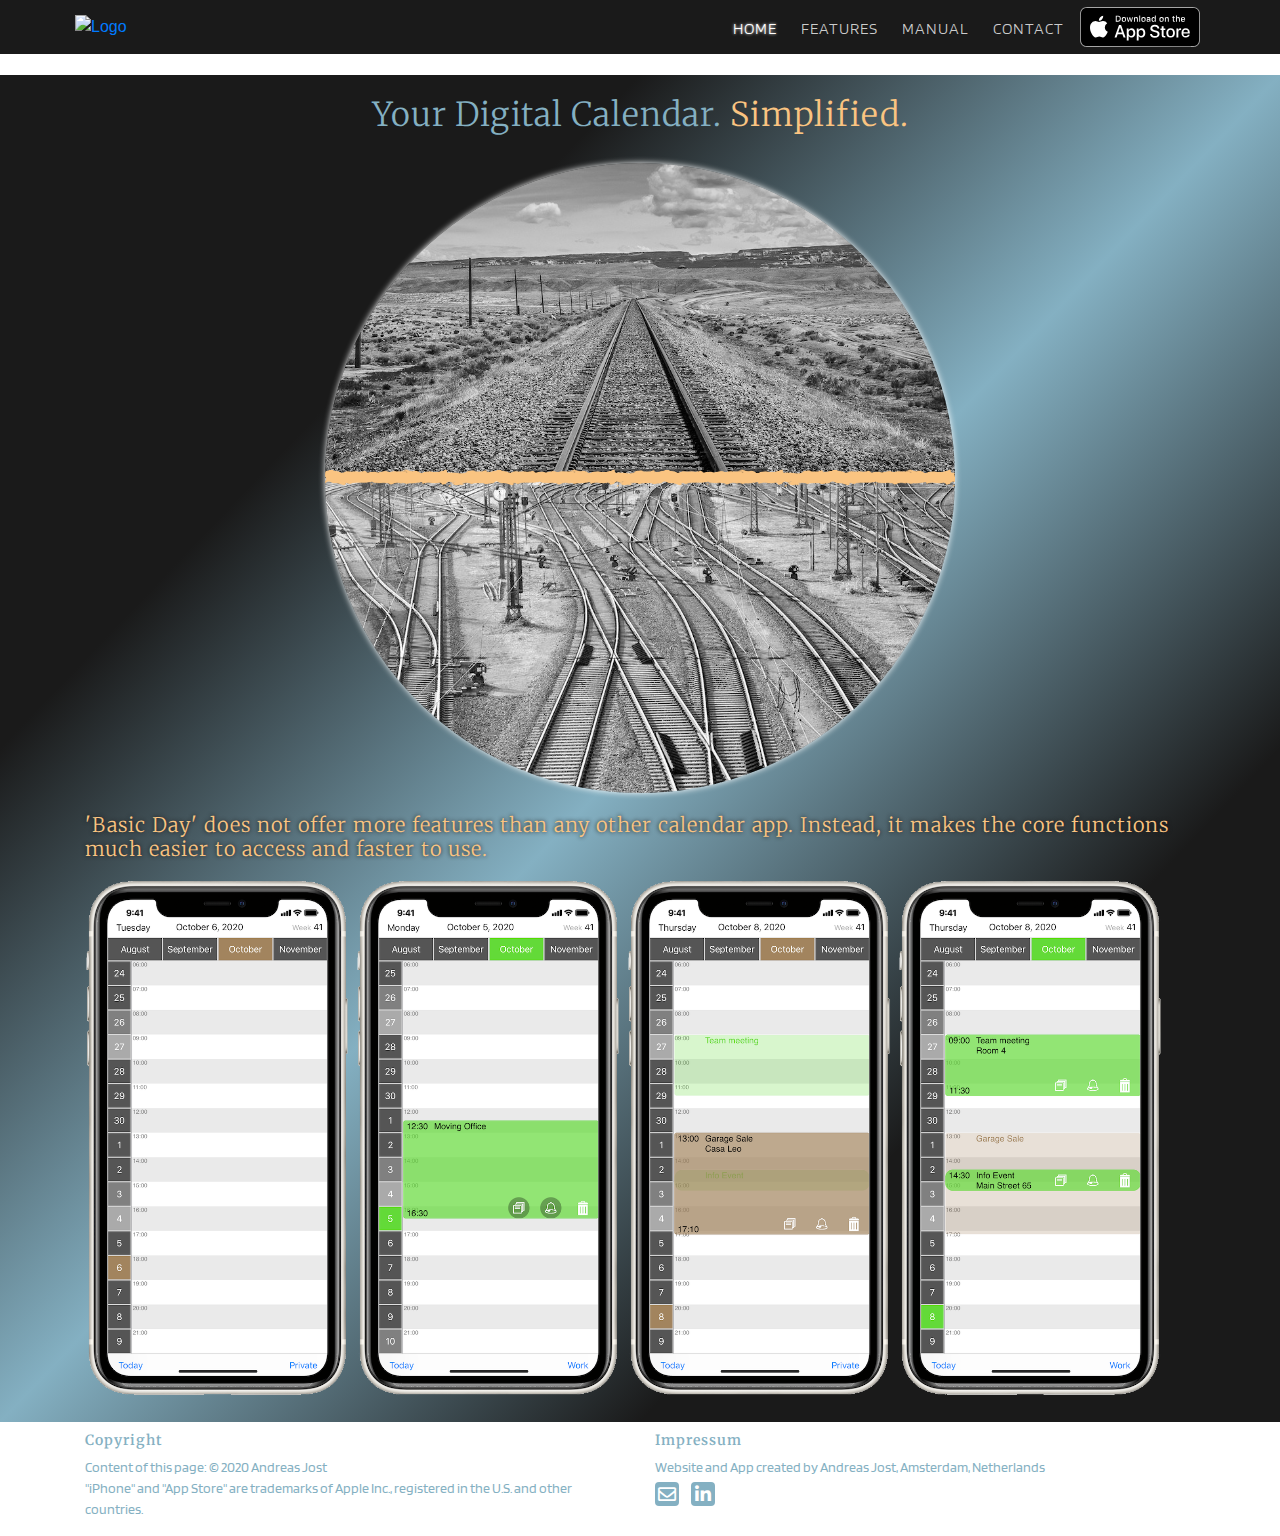
==== commit fe9274eb: "Formatted modal view" ====
--- a/index.html
+++ b/index.html
@@ -39,61 +39,59 @@
         </div>
 	</header>
 	<section>
-        <div class="bg-gradient-home"> <!-- Make tabs new in section -->
-		<div class="container-xl">
-			<h1>Your Digital Calendar. <span class="orange-highlight">Simplified.<span></h1>
-            <div class="train-picture-wrapper">
-                <div class="train-picture">    
+        <div class="bg-gradient-blue">
+		    <div class="container-xl">
+			    <h1>Your Digital Calendar. <span class="orange-highlight">Simplified.<span></h1>
+                <div class="train-picture-wrapper">
+                    <div class="train-picture">    
+                    </div>
                 </div>
-            </div>
-            <h3>'Basic Day' does not offer more features than any other calendar app. Instead, it makes the core functions much easier to access and faster to use.</h3>
-			<div class="appStoreLink-sm d-sm-block d-md-none">
-				<a href="" data-toggle="modal" data-target="#showModal">
-                    <img src="assets/images/appStoreBadge-US-GB.svg" alt="App Store">
-                </a>
-			</div>
-			<div id="carouselExampleSlidesOnly" class="carousel slide d-block d-sm-none distance" data-ride="carousel">
-				<div class="carousel-inner">
-					<div class="carousel-item active">
-						<img src="assets/images/screenshots-home/Screenshot-1.png" class="d-block w-100" alt="Screenshot 1">
-                    </div>
-					<div class="carousel-item">
-						<img src="assets/images/screenshots-home/Screenshot-2.png" class="d-block w-100" alt="Screenshot 2">
-                    </div>
-					<div class="carousel-item">
-						<img src="assets/images/screenshots-home/Screenshot-3.png" class="d-block w-100" alt="Screenshot 3">
-                    </div>
-    				<div class="carousel-item">
-						<img src="assets/images/screenshots-home/Screenshot-4.png" class="d-block w-100" alt="Screenshot 4">
-                    </div>
-					<div class="carousel-item">
-						<img src="assets/images/screenshots-home/Screenshot-5.png" class="d-block w-100" alt="Screenshot 5">
-                    </div>
-					<div class="carousel-item">
-						<img src="assets/images/screenshots-home/Screenshot-6.png" class="d-block w-100" alt="Screenshot 6">
-                    </div>
-				</div>
-			</div>
-            <div class="d-none d-sm-block distance">
-                <img src="assets/images/screenshots-home/Screenshot-1.png" alt="App Screenshot" class="screenshots-sm">
-                <img src="assets/images/screenshots-home/Screenshot-2.png" alt="App Screenshot" class="screenshots-sm">
-                <img src="assets/images/screenshots-home/Screenshot-3.png" alt="App Screenshot" class="screenshots-sm">
-                <img src="assets/images/screenshots-home/Screenshot-4.png" alt="App Screenshot" class="screenshots-sm">
-            </div>
-		</div>
-    </div>    
+                <h3>'Basic Day' does not offer more features than any other calendar app. Instead, it makes the core functions much easier to access and faster to use.</h3>
+			    <div class="appStoreLink-sm d-sm-block d-md-none">
+				    <a href="" data-toggle="modal" data-target="#showModal">
+                        <img src="assets/images/appStoreBadge-US-GB.svg" alt="App Store">
+                    </a>
+			    </div>
+			    <div id="carouselExampleSlidesOnly" class="carousel slide d-block d-sm-none distance" data-ride="carousel">
+				    <div class="carousel-inner">
+					    <div class="carousel-item active">
+						    <img src="assets/images/screenshots-home/Screenshot-1.png" class="d-block w-100" alt="Screenshot 1">
+                        </div>
+					    <div class="carousel-item">
+						    <img src="assets/images/screenshots-home/Screenshot-2.png" class="d-block w-100" alt="Screenshot 2">
+                        </div>
+					    <div class="carousel-item">
+						    <img src="assets/images/screenshots-home/Screenshot-3.png" class="d-block w-100" alt="Screenshot 3">
+                        </div>
+    				    <div class="carousel-item">
+						    <img src="assets/images/screenshots-home/Screenshot-4.png" class="d-block w-100" alt="Screenshot 4">
+                        </div>
+					    <div class="carousel-item">
+						    <img src="assets/images/screenshots-home/Screenshot-5.png" class="d-block w-100" alt="Screenshot 5">
+                        </div>
+					    <div class="carousel-item">
+						    <img src="assets/images/screenshots-home/Screenshot-6.png" class="d-block w-100" alt="Screenshot 6">
+                        </div>
+				    </div>
+			    </div>
+                <div class="d-none d-sm-block distance">
+                    <img src="assets/images/screenshots-home/Screenshot-1.png" alt="App Screenshot" class="screenshots-sm">
+                    <img src="assets/images/screenshots-home/Screenshot-2.png" alt="App Screenshot" class="screenshots-sm">
+                    <img src="assets/images/screenshots-home/Screenshot-3.png" alt="App Screenshot" class="screenshots-sm">
+                    <img src="assets/images/screenshots-home/Screenshot-4.png" alt="App Screenshot" class="screenshots-sm">
+                </div>
+		    </div>
+        </div>    
 	</section>
     <div class="modal fade" id="showModal" tabindex="-1" role="dialog" aria-labelledby="exampleModalLabel" aria-hidden="true">
 	    <div class="modal-dialog" role="document">
 		    <div class="modal-content">
-			    <div class="modal-header">
-				    <h2 class="modal-title" id="exampleModalLabel">Thank you for your interest</h2>
-				    <button type="button" class="close" data-dismiss="modal" aria-label="Close">
+		        <div class="modal-body">
+                    <button type="button" class="close" data-dismiss="modal" aria-label="Close">
                        <span aria-hidden="true">&times;</span>
 				    </button>
-		        </div>
-		        <div class="modal-body">
-			        <p>"Basic Day" is currently still in development. Please go to the Contact section to get informed once the app is available on the App Store.</p>
+                    <h2 class="modal-title" id="exampleModalLabel">Thanks for your interest</h2>
+				    <p class="">'Basic Day' is currently still in development. Please visit the Contact section to get informed once the app is available on the App Store.</p>
 		        </div>
 		    </div>
 	    </div>
--- a/assets/css/style.css
+++ b/assets/css/style.css
@@ -1,7 +1,5 @@
 /*------------------------------------------------------- Colors + Fonts   */
 body {
-    /*background-color: #84b0c2;*/
-    /*background-color: #1a1a1a;*/
     background-color: #fff;
     color: #84b0c2;
 }
@@ -21,16 +19,12 @@
     background-color: #1a1a1a;
 }
 
-.bg-gradient-home {
+.bg-gradient-blue {
     background-image: linear-gradient(to bottom right, #1a1a1a, #1a1a1a, #84b0c2, #1a1a1a, #1a1a1a);
 }
 
-.bg-gradient-features {
+.bg-gradient-gray {
     background-image: linear-gradient(to bottom right, #1a1a1a, #2f2f2f, #1a1a1a, #000);
-}
-
-.bg-gradient-manual {
-    background-image: linear-gradient(to bottom left, #1a1a1a, #1a1a1a, #84b0c2, #1a1a1a, #1a1a1a);
 }
 
 /*------------------------------------------------------- Box special    */
@@ -57,18 +51,17 @@
 /*------------------------------------------------------- headings    */
 h1 {
     font-family: 'Merriweather', serif;
-    font-weight: 400;
+    font-weight: 300;
     font-size: 33px;
     letter-spacing: 1px;
     padding-top: 20px;
     padding-bottom: 20px;
     text-align: center;
-    color: #fff;
 }
 
 h2 {
     font-family: 'Merriweather', serif;
-    font-weight: 400;
+    font-weight: 300;
     font-size: 22px;
     letter-spacing: 1px;
     padding-bottom: 10px;
@@ -275,7 +268,7 @@
 }
 
 .pic-container {
-    background-color: white;
+    background-color: #fff;
     max-height: 768px;
     border-radius: 20px;
     padding-right: 15px;
@@ -341,15 +334,32 @@
 }
 
 .btn-send {
-    color: #84b0c2;
+    color: #1a1a1a;
     background-color: #fac481;
-    
+    animation: fadeToOrange-bg 1s;
     margin-bottom: 25px;
     border-radius: 10px;
 }
 
 p.disclaimer {
     font-size: 11pt;
+}
+
+/*------------------------------------------------------- Modal view */
+
+.modal-content {
+    border-radius: 10px;
+    border-width: 2px;
+    background-color: #fff;
+}
+
+.modal-body h2 {
+    animation: none;
+}
+
+.modal-body h2,
+.modal-body p {
+    color: #1a1a1a;
 }
 
 
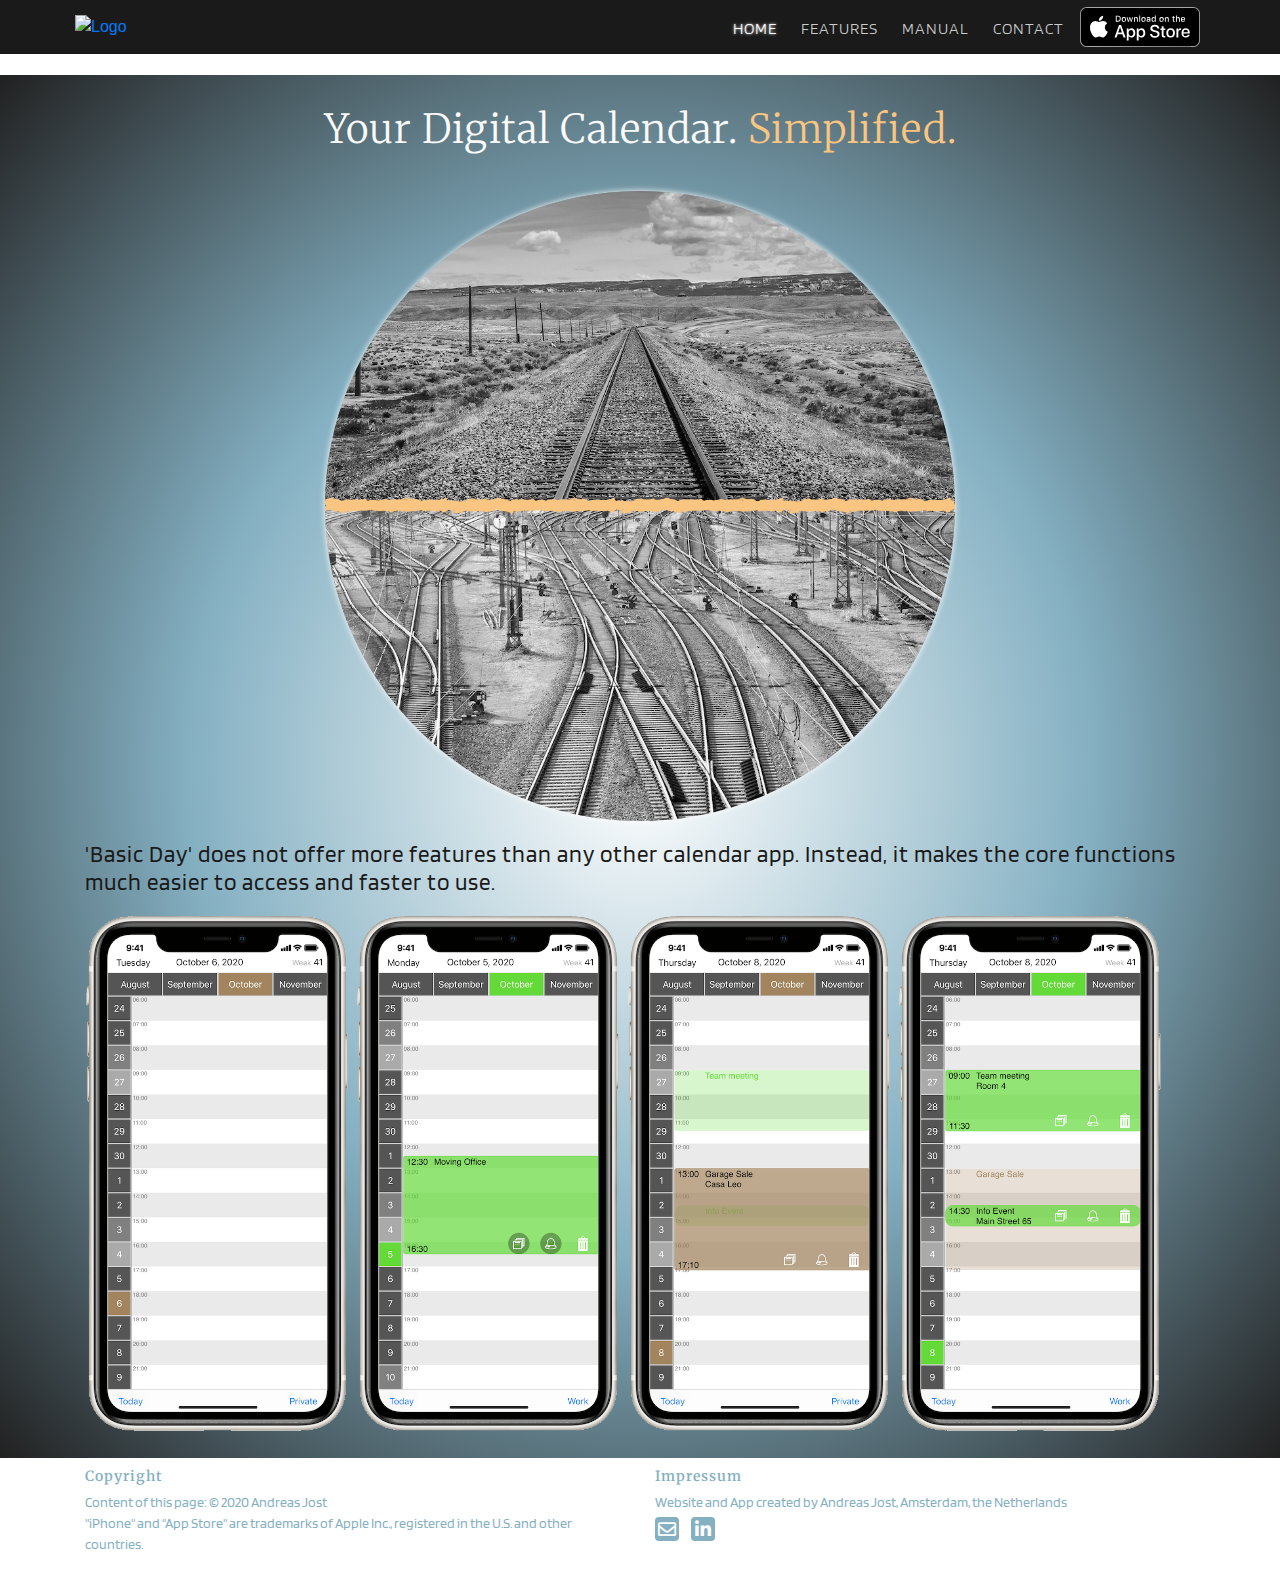
==== commit 3c4842c2: "Edited README.md" ====
--- a/index.html
+++ b/index.html
@@ -20,17 +20,17 @@
                     </a>
 	    			<button class="navbar-toggler ml-auto" type="button" data-toggle="collapse" data-target="#navbarNavDropdown" aria-controls="navbarNavDropdown" aria-expanded="false" aria-label="Toggle navigation">
                         <span class="navbar-toggler-icon"></span>
-                     </button>
+                    </button>
 				    <div class="collapse navbar-collapse" id="navbarNavDropdown">
 					    <ul class="navbar-nav ml-auto">
 						    <li class="active nav-item mr-2"><a class="nav-link" href="index.html">Home</a></li>
-    						<li class="nav-item mr-2"><a class="nav-link" href="features.html">Features</a></li>
-	    					<li class="nav-item mr-2"><a class="nav-link" href="manual.html">Manual</a></li>
-		    				<li class="nav-item mr-2"><a class="nav-link" href="contact.html">Contact</a></li>
-    					</ul>
-	    			</div>
-		    		<div class="d-none d-md-block">
-			    		<a href="" data-toggle="modal" data-target="#showModal">
+    					    <li class="nav-item mr-2"><a class="nav-link" href="features.html">Features</a></li>
+	    				    <li class="nav-item mr-2"><a class="nav-link" href="manual.html">Manual</a></li>
+		    			    <li class="nav-item mr-2"><a class="nav-link" href="contact.html">Contact</a></li>
+                        </ul>
+                    </div>
+                    <div class="d-none d-md-block">
+	                    <a href="" data-toggle="modal" data-target="#showModal">
 				    		<img src="assets/images/appStoreBadge-US-GB.svg" alt="App Store" class="appstore-link">
                         </a>
 				    </div>
@@ -41,7 +41,7 @@
 	<section>
         <div class="bg-gradient-blue">
 		    <div class="container-xl">
-			    <h1>Your Digital Calendar. <span class="orange-highlight">Simplified.<span></h1>
+			    <h1>Your Digital Calendar. <span class="orange-highlight">Simplified.</span></h1>
                 <div class="train-picture-wrapper">
                     <div class="train-picture">    
                     </div>
@@ -70,7 +70,7 @@
 						    <img src="assets/images/screenshots-home/Screenshot-5.png" class="d-block w-100" alt="Screenshot 5">
                         </div>
 					    <div class="carousel-item">
-						    <img src="assets/images/screenshots-home/Screenshot-6.png" class="d-block w-100" alt="Screenshot 6">
+					        <img src="assets/images/screenshots-home/Screenshot-6.png" class="d-block w-100" alt="Screenshot 6">
                         </div>
 				    </div>
 			    </div>
@@ -82,33 +82,33 @@
                 </div>
 		    </div>
         </div>    
-	</section>
+    </section>
     <div class="modal fade" id="showModal" tabindex="-1" role="dialog" aria-labelledby="exampleModalLabel" aria-hidden="true">
-	    <div class="modal-dialog" role="document">
+        <div class="modal-dialog" role="document">
 		    <div class="modal-content">
 		        <div class="modal-body">
                     <button type="button" class="close" data-dismiss="modal" aria-label="Close">
-                       <span aria-hidden="true">&times;</span>
+                        <span aria-hidden="true">&times;</span>
 				    </button>
                     <h2 class="modal-title" id="exampleModalLabel">Thanks for your interest</h2>
-				    <p class="">'Basic Day' is currently still in development. Please visit the Contact section to get informed once the app is available on the App Store.</p>
+				    <p class="">'Basic Day' is currently still in development. Please visit the <a href="contact.html">Contact-section</a> to get informed once the app is available on the App Store.</p>
 		        </div>
 		    </div>
 	    </div>
-	</div>
+    </div>
 	<footer class="container-xl">
 		<div id="footer-details" class="row">
 			<div class="col-sm-6">
 				<h5>Copyright</h5>
 				<p class="inline-block">
-					Content of this page: &#169 2020 Andreas Jost<br>
+					Content of this page: &#169; 2020 Andreas Jost<br>
                     "iPhone" and "App Store" are trademarks of Apple Inc., registered in the U.S. and other countries.
 				</p>
 			</div>
 			<div class="col-sm-6">
 				<h5>Impressum</h5>
 				<p class="inline-block">
-					Website and App created by Andreas Jost, Amsterdam, Netherlands<br>
+					Website and App created by Andreas Jost, Amsterdam, the Netherlands<br>
 					<a href="mailto:codefactory@gmx.ch">
 						<i class="far fa-envelope text-center social-icon"></i>
 					</a>
--- a/assets/css/style.css
+++ b/assets/css/style.css
@@ -1,12 +1,12 @@
 /*------------------------------------------------------- Colors + Fonts   */
 body {
     background-color: #fff;
-    color: #84b0c2;
+    color: #fafafa;
 }
 
 p {
     font-family: 'Blinker', sans-serif;
-    font-size: 18px;
+    font-size: 20px;
     font-weight: 400;
 }
 
@@ -20,19 +20,15 @@
 }
 
 .bg-gradient-blue {
-    background-image: linear-gradient(to bottom right, #1a1a1a, #1a1a1a, #84b0c2, #1a1a1a, #1a1a1a);
+
+    background-image: radial-gradient(#fff, #84b0c2, #212121);
 }
 
 .bg-gradient-gray {
-    background-image: linear-gradient(to bottom right, #1a1a1a, #2f2f2f, #1a1a1a, #000);
+    background-image: radial-gradient(#84b0c2, #212121);
 }
 
 /*------------------------------------------------------- Box special    */
-hr {
-    border: 0.5px solid #84b0c2;
-    margin-top: 2px;
-}
-
 section {
     padding-top: 75px;
     padding-bottom: 10px;
@@ -46,39 +42,47 @@
 /* used for the padding of the section above the footer */
 .distance {
     padding-bottom: 25px;
+}
+
+.faicons {
+    width: 40px;
+    display: inline-block;
+    text-align: center;
+}
+
+.appStoreLink-sm {
+    text-align: center;
+    margin: 8px;
 }
 
 /*------------------------------------------------------- headings    */
 h1 {
     font-family: 'Merriweather', serif;
     font-weight: 300;
-    font-size: 33px;
+    font-size: 40px;
     letter-spacing: 1px;
-    padding-top: 20px;
-    padding-bottom: 20px;
+    padding: 30px 0 30px 0;
     text-align: center;
 }
 
 h2 {
     font-family: 'Merriweather', serif;
-    font-weight: 300;
-    font-size: 22px;
+    font-weight: 400;
+    font-size: 30px;
     letter-spacing: 1px;
-    padding-bottom: 10px;
-    padding-top: 15px;
+    padding: 10px 0px;
+    color: #fac481;
     animation: fadeToOrange 1s;
-    color: #fac481;
 }
 
 h3 {
-    font-family: 'Merriweather', serif;
-    font-weight: 300;
-    font-size: 20px;
+    font-family: 'Blinker', sans-serif;
+    font-weight: 400;
+    font-size: 23px;
     letter-spacing: 1px;
     padding-bottom: 10px;
     padding-top: 20px;
-    color: #fac481;
-    text-shadow: 0 0 4px #1a1a1a
+    color: #1a1a1a;
 }
 
 h5 {
@@ -135,7 +139,10 @@
 
 .navbar-dark .navbar-collapse {
     text-align: right;
-    /* put somewhere else */
+}
+
+.navbar-nav {
+    padding-top: 4px;
 }
 
 #logo {
@@ -147,16 +154,7 @@
     padding-right: 5px;
 }
 
-.navbar-nav {
-    padding-top: 4px;
-}
-
 /*------------------------------------------------------- Home    */
-.appStoreLink-sm {
-    text-align: center;
-    margin: 8px;
-}
-
 .align-right {
     text-align: right;
 }
@@ -169,7 +167,7 @@
 
 .train-picture:before {
     padding-top: 100%;
-    content: ''; /* Enable the pseudo-element */
+    content: '';  /* Enable pseudo-element */
     display: block;
     background-image: url("../images/background/tracks-home.png");
     background-size: cover;
@@ -182,81 +180,93 @@
 }
 
 /*------------------------------------------------------- Features    */
-.features-bg {
-    background-size: cover;
-    background-position: center;
-}
-
-.features-bg.general {
-    background-image: url("../images/bg-features/general.png");
-}
-
-.features-bg.privacy {
-    background-image: url("../images/bg-features/privacy.png");
-}
-
-.features-bg.calendar {
-    background-image: url("../images/bg-features/calendar.png");
-}
-
-.features-bg.buttons {
-    background-image: url("../images/bg-features/buttons.png");
-}
-
-.features-bg.change {
-    background-image: url("../images/bg-features/change.png");
-}
-
-.features-bg.new {
-    background-image: url("../images/bg-features/new.png");
+.wrapper {
+    min-height: 185px;
+    max-width: 832px;
+    margin-right: 150px;
+    margin-left: 150px;
+}
+
+.wrapper.right {
+    margin-right: 150px;
+    margin-left: 400px;
+}
+
+.wrapper.left {
+    margin-right: 400px;
+    margin-left: 150px;
 }
 
 .features-preview {
-    width: 200px;
-    height: 200px;
-    margin-left: 15px;
-    margin-right: 15px;
-    margin-bottom: 60px;
+    width: 300px;
+    height: 300px;
+    margin: 0 10px 70px 10px;
     border-radius: 50%;
+    shape-outside: circle(50%);
     background-size: cover;
     background-color: darkgrey;
     transition: transform 0.2s;
-    box-shadow: 0 0 20px #0a0a0a;
+    box-shadow: 0 0 5px #84b0c2;
+}
+
+.features-preview.left {
+    margin-left: 0;
+}
+
+.features-preview.right {
+    margin-right: 0;
 }
 
 .features-preview:hover {
-    transform: scale(1.1);
-    
+    transform: scale(1.05);
+    box-shadow: 0 0 10px #fff;
+    animation: lightUp 0.2s;
 }
 
 .features-preview.general {
     background-image: url("../images/screenshots-features/general.png");
+    float: left;
+}
+
+.features-preview.buttons {
+    background-image: url("../images/screenshots-features/buttons.png");
     float: right;
 }
 
 .features-preview.privacy {
     background-image: url("../images/screenshots-features/privacy.png");
-    float: right;
+    float: left;
 }
 
 .features-preview.new {
     background-image: url("../images/screenshots-features/new.png");
+    float: right;
+}
+
+.features-preview.change {
+    background-image: url("../images/screenshots-features/change.png");
     float: left;
 }
 
 .features-preview.calendar {
     background-image: url("../images/screenshots-features/calendar.png");
-    float: left;
-}
-
-.features-preview.buttons {
-    background-image: url("../images/screenshots-features/buttons.png");
-    float: left;
-}
-
-.features-preview.change {
-    background-image: url("../images/screenshots-features/change.png");
     float: right;
+}
+
+.fade-left {
+    background-image: linear-gradient(to bottom right, rgba(132,176,194,0.3), rgba(0,0,0,0), rgba(0,0,0,0), rgba(0,0,0,0));
+}
+
+.fade-right {
+    background-image: linear-gradient(to bottom left, rgba(132,176,194,0.3), rgba(0,0,0,0), rgba(0,0,0,0), rgba(0,0,0,0));
+}
+
+.bottom-distance {
+    padding-bottom: 150px;
+}
+
+.appStoreLink-sm.left {
+    text-align: left;
 }
 
 /*------------------------------------------------------- Manual    */
@@ -281,7 +291,10 @@
 }
 
 .topics {
-    color: white;
+    font-family: 'Blinker', sans-serif;
+    font-size: 20px;
+    font-weight: 400;
+    color: #fafafa;
     padding-left: 0;
 }
 
@@ -291,7 +304,7 @@
 
 }
 
-.selected-topic {
+.topics.selected {
     border-radius: 10px;
     background-color: #fac481;
     padding-left: 0;
@@ -303,12 +316,6 @@
     color: #1a1a1a;
 }
 
-.faicons {
-    width: 40px;
-    display: inline-block;
-    text-align: center;
-}
-
 .download-icon {
     font-size: 19pt;
     padding-top: 20px;
@@ -323,15 +330,22 @@
     text-decoration: none;
 }
 
-/*------------------------------------------------------- Form    */
+.navbar-light {
+    margin-bottom: 20px;
+}
+
+/*------------------------------------------------------- Contact    */
 .form-item {
     font-family: 'Blinker', sans-serif;
     font-size: 18px;
-    color: #84b0c2;
-    margin-top: 10px;
+    color: #fafafa;
     margin-bottom: 10px;
-    
-}
+}
+
+.form-item.inside-field {
+    color: #1a1a1a;
+}
+
 
 .btn-send {
     color: #1a1a1a;
@@ -345,8 +359,18 @@
     font-size: 11pt;
 }
 
+input[type=radio] {
+    margin: 0 5px 0 5px;
+    float: left;
+    margin-top: 8px;
+    background-color: #fac481;
+}
+
+label {
+    width: 80%;
+}
+
 /*------------------------------------------------------- Modal view */
-
 .modal-content {
     border-radius: 10px;
     border-width: 2px;
@@ -362,6 +386,9 @@
     color: #1a1a1a;
 }
 
+.modal-body a {
+    text-decoration: none;
+}
 
 /*------------------------------------------------------- Footer    */
 #footer-details {
@@ -371,12 +398,6 @@
 
 footer p {
     font-size: 14px;
-}
-
-footer hr {
-    margin-top: 30px;
-    margin-bottom: 10px;
-    border: 0.5px solid #84b0c2;
 }
 
 .social-icon {
@@ -388,37 +409,41 @@
     color: #fff;
     margin-right: 10px;
     margin-top: 4px;
-    padding-top: 3px;
+    padding-top: 3px; 
+}
+
+/*------------------------------------------------------- Media Queries and Anmiation    */
+@media screen and (max-width : 992px) {
+    .features-preview {
+        width: 30vw;
+        height: 30vw;
+        margin-bottom: 0px;
+    }
+
+    .wrapper {
+        min-height: 160px;
+        padding-bottom: 30px;
+    }
     
-}
-
-/*------------------------------------------------------- Media Queries and Anmiation    */
-@media screen and (max-width : 320px) {
-    h2 {
-        font-size: 17px;
-    }
-
-    .features-preview {
-        width: 130px;
-        height: 130px;
-        margin-left: 5px;
-        margin-right: 5px;
-        margin-bottom: 15px;
-    }
-
-}
-
-@media screen and (max-width : 576px) {
-    h1 {
-        font-size: 24px;
-        padding-bottom: 10px;
-    }
-    h2 {
-        padding-bottom: 0px;
-        margin-bottom: 0px;
-        padding-top: 0px;
-    }
-
+    .wrapper.right {
+        margin-right: 15vw;
+        margin-left:  25vw;
+    }
+
+    .wrapper.left {
+        margin-right:  25vw;
+        margin-left: 15vw;
+    }
+
+    p,
+    .topics,
+    .form-item {
+        font-size: 18px;
+    }
+
+    .bottom-distance {
+        padding-bottom: 132px;
+    }
 }
 
 @media screen and (max-width : 832px) {
@@ -429,21 +454,69 @@
     section {
         padding-top: 60px;
     }
-}
-
-@media screen and (max-width : 992px) {
+
+    .wrapper {
+        padding-bottom: 30px;
+    }
+
+    .wrapper.right {
+        margin-right: 15vw;
+        margin-left: 10vw;
+    }
+
+    .wrapper.left {
+        margin-right: 10vw;
+        margin-left: 15vw;
+    }
+
+    h2 {
+        font-size: 22px;
+    }
+}
+
+@media screen and (max-width : 768px) {
+    .bottom-distance {
+        padding-bottom: 20px;
+    }
+}
+
+@media screen and (max-width : 576px) {
+    h1 {
+        font-size: 30px;
+    }
+
+    h1.manual-title {
+        padding: 20px 0 0 0;
+        font-size: 22px;
+    }
+
+    h2 {
+        padding: 2px;
+    }
+
     .features-preview {
         width: 150px;
         height: 150px;
     }
 
-      p {
-        font-size: 16px;
-    }
-
-    .form-item {
-        font-size: 16px;
-    }
+    .wrapper.right {
+        margin-right: 15vw;
+        margin-left: 0px;
+    }
+
+    .wrapper.left {
+        margin-right: 0px;
+        margin-left: 15vw;
+    }
+
+    .wrapper .faicons {
+        display: none;
+    }
+
+    .bottom-distance {
+        padding-bottom: 40px;
+    }
+
 }
 
 @keyframes fadeToOrange {
@@ -463,4 +536,14 @@
     to {
         background-color: #fac481;
         color: #1a1a1a;
-    }+    }
+}
+
+@keyframes lightUp {
+    from {
+        box-shadow: 0 0 5px #fff;
+        }
+    to {
+        box-shadow: 0 0 10px #fff;
+    }
+}